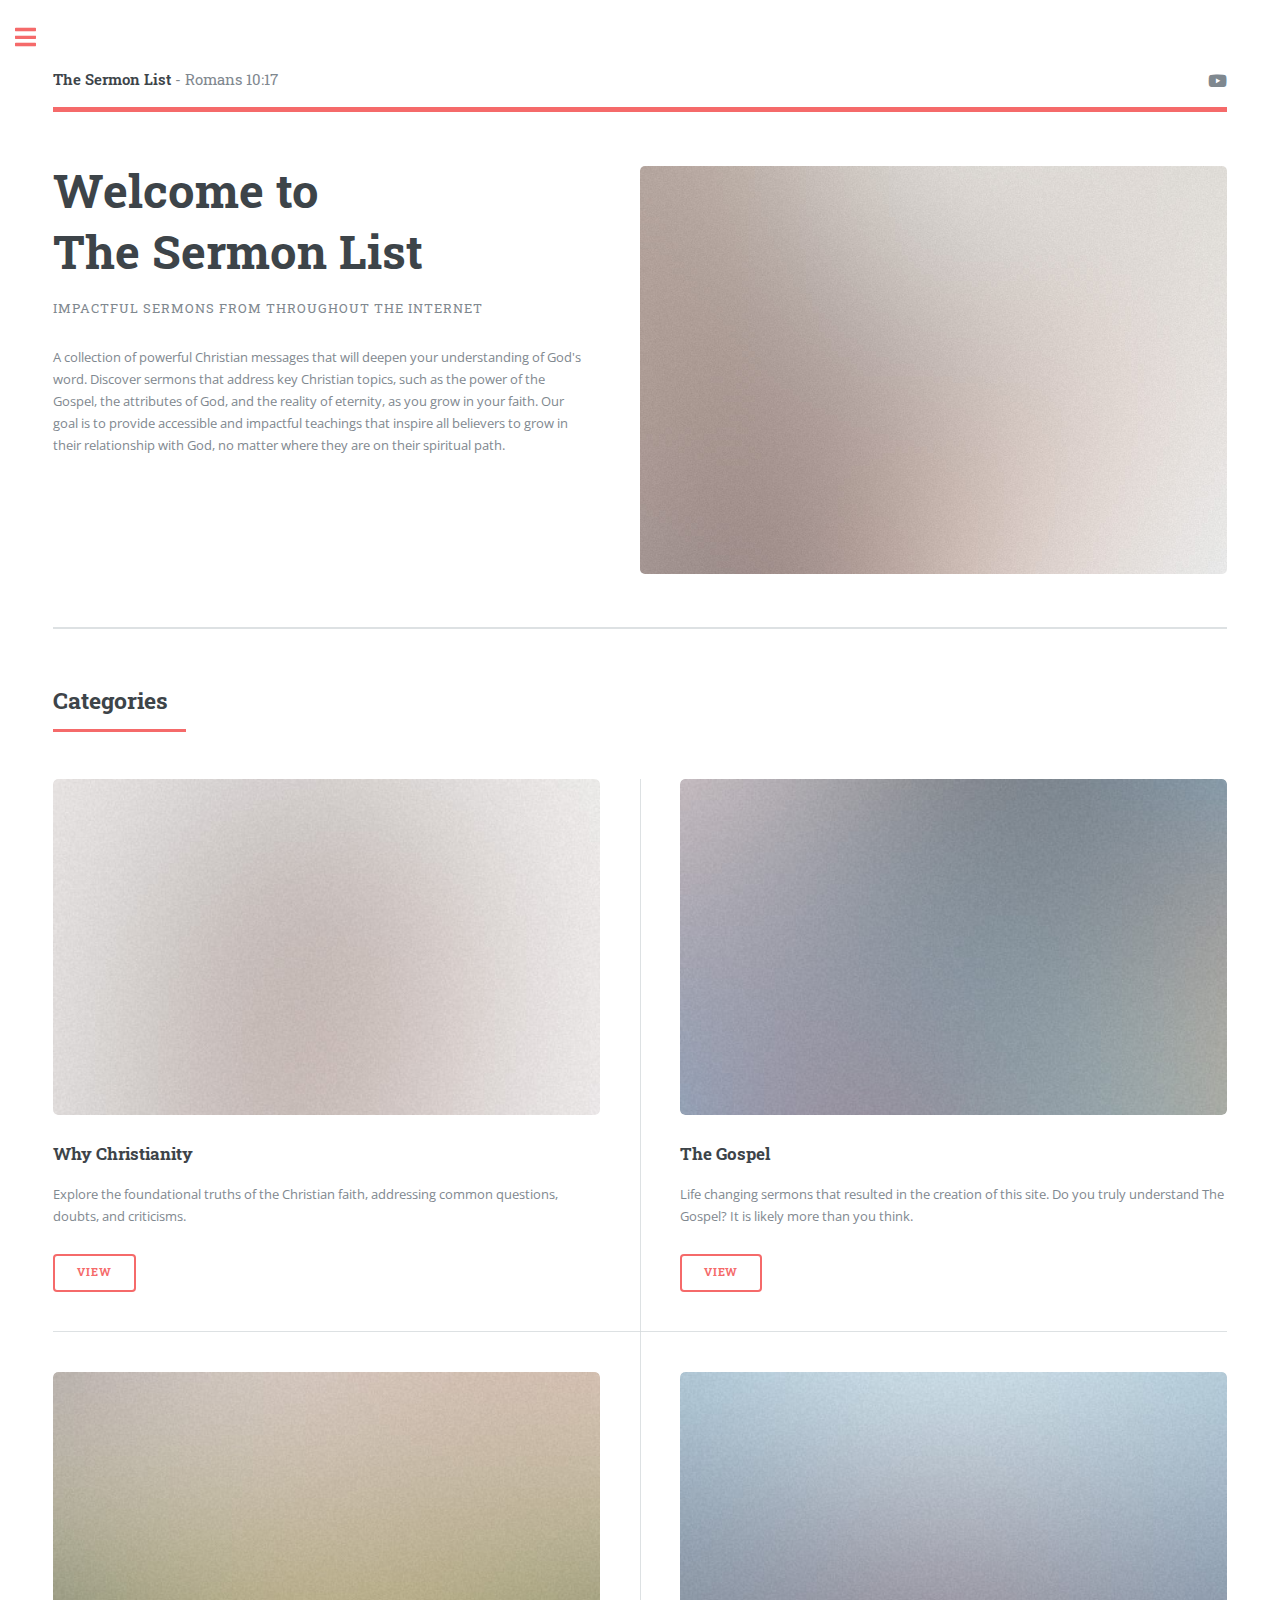
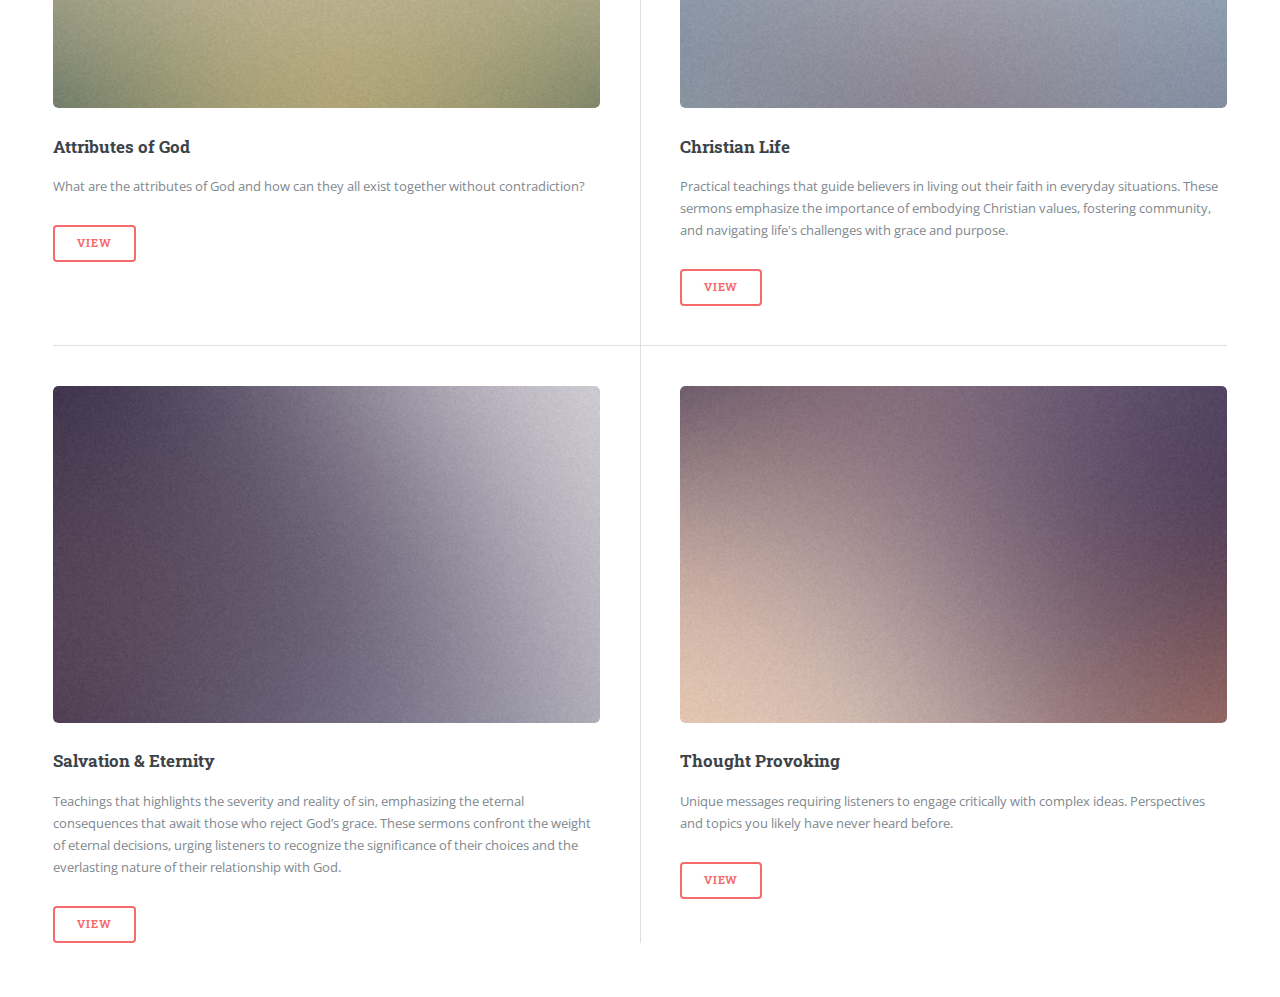
==== index.html @ 041ddf77 "Add files via upload" ====
<!DOCTYPE HTML>
<!--
	Editorial by HTML5 UP
	html5up.net | @ajlkn
	Free for personal and commercial use under the CCA 3.0 license (html5up.net/license)
-->
<html>
	<head>
		<title>The Sermon List</title>
		<meta charset="utf-8" />
		<meta name="viewport" content="width=device-width, initial-scale=1, user-scalable=no" />
		<link rel="stylesheet" href="assets/css/main.css" />
	</head>
	<body class="is-preload">

		<!-- Wrapper -->
			<div id="wrapper">

				<!-- Main -->
					<div id="main">
						<div class="inner">

							<!-- Header -->
								<header id="header">
									<a href="index.html" class="logo"><strong>The Sermon List</strong> - Romans 10:17</a>
									<ul class="icons">
										<li><a href="#" class="icon brands fa-youtube"><span class="label">Youtube</span></a></li>
									</ul>
								</header>

							<!-- Banner -->
								<section id="banner">
									<div class="content">
										<header>
											<h1>Welcome to <br />
												The Sermon List</h1>
											<p>Impactful sermons from throughout the internet</p>
										</header>
										<p>A collection of powerful Christian messages that will deepen your understanding of God's word. 
											Discover sermons that address key Christian topics, such as the power of the Gospel, the attributes of God, and the reality of eternity, as you grow in your faith.
											Our goal is to provide accessible and impactful teachings that inspire all believers to grow in their relationship with God, no matter where they are on their spiritual path.
											</p>
										<!--
										<ul class="actions">
											<li><a href="#" class="button big">Learn More</a></li>
										</ul>
										-->
									</div>
									<span class="image object">
										<img src="images/pic10.jpg" alt="" />
									</span>
								</section>

							<!-- Section
								<section>
									<header class="major">
										<h2>Erat lacinia</h2>
									</header>
									<div class="features">
										<article>
											<span class="icon fa-gem"></span>
											<div class="content">
												<h3>Portitor ullamcorper</h3>
												<p>Aenean ornare velit lacus, ac varius enim lorem ullamcorper dolore. Proin aliquam facilisis ante interdum. Sed nulla amet lorem feugiat tempus aliquam.</p>
											</div>
										</article>
										<article>
											<span class="icon solid fa-paper-plane"></span>
											<div class="content">
												<h3>Sapien veroeros</h3>
												<p>Aenean ornare velit lacus, ac varius enim lorem ullamcorper dolore. Proin aliquam facilisis ante interdum. Sed nulla amet lorem feugiat tempus aliquam.</p>
											</div>
										</article>
										<article>
											<span class="icon solid fa-rocket"></span>
											<div class="content">
												<h3>Quam lorem ipsum</h3>
												<p>Aenean ornare velit lacus, ac varius enim lorem ullamcorper dolore. Proin aliquam facilisis ante interdum. Sed nulla amet lorem feugiat tempus aliquam.</p>
											</div>
										</article>
										<article>
											<span class="icon solid fa-signal"></span>
											<div class="content">
												<h3>Sed magna finibus</h3>
												<p>Aenean ornare velit lacus, ac varius enim lorem ullamcorper dolore. Proin aliquam facilisis ante interdum. Sed nulla amet lorem feugiat tempus aliquam.</p>
											</div>
										</article>
									</div>
								</section>
								 -->

							<!-- Section -->
								<section>
									<header class="major">
										<h2>Categories</h2>
									</header>
									<div class="posts">
										<article>
											<a href="pages/why_christianity.html" class="image"><img src="images/pic01.jpg" alt="" /></a>
											<h3>Why Christianity</h3>
											<p>Explore the foundational truths of the Christian faith, addressing common questions, doubts, and criticisms.</p>
											<ul class="actions">
												<li><a href="pages/why_christianity.html" class="button">View</a></li>
											</ul>
										</article>
										<article>
											<a href="#" class="image"><img src="images/pic02.jpg" alt="" /></a>
											<h3>The Gospel</h3>
											<p>Life changing sermons that resulted in the creation of this site.  Do you truly understand The Gospel?  It is likely more than you think.</p>
											<ul class="actions">
												<li><a href="#" class="button">View</a></li>
											</ul>
										</article>
										<article>
											<a href="#" class="image"><img src="images/pic03.jpg" alt="" /></a>
											<h3>Attributes of God</h3>
											<p>What are the attributes of God and how can they all exist together without contradiction?</p>
											<ul class="actions">
												<li><a href="#" class="button">View</a></li>
											</ul>
										</article>
										<article>
											<a href="#" class="image"><img src="images/pic04.jpg" alt="" /></a>
											<h3>Christian Life</h3>
											<p>Practical teachings that guide believers in living out their faith in everyday situations. 
												These sermons emphasize the importance of embodying Christian values, fostering community, and navigating life's challenges with grace and purpose.</p>
											<ul class="actions">
												<li><a href="#" class="button">View</a></li>
											</ul>
										</article>
										<article>
											<a href="#" class="image"><img src="images/pic05.jpg" alt="" /></a>
											<h3>Salvation & Eternity</h3>
											<p>Teachings that highlights the severity and reality of sin, emphasizing the eternal consequences that await those who reject God’s grace. 
												These sermons confront the weight of eternal decisions, urging listeners to recognize the significance of their choices and the everlasting nature of their relationship with God.</p>
											<ul class="actions">
												<li><a href="#" class="button">View</a></li>
											</ul>
										</article>
										<article>
											<a href="#" class="image"><img src="images/pic06.jpg" alt="" /></a>
											<h3>Thought Provoking</h3>
											<p>Unique messages requiring listeners to engage critically with complex ideas.  Perspectives and topics you likely have never heard before.</p>
											<ul class="actions">
												<li><a href="#" class="button">View</a></li>
											</ul>
										</article>
									</div>
								</section>

						</div>
					</div>

				<!-- Sidebar -->
					<div id="sidebar">
						<div class="inner">

							<!-- Search -->
							<!--
								<section id="search" class="alt">
									<form method="post" action="#">
										<input type="text" name="query" id="query" placeholder="Search" />
									</form>
								</section>
							-->

							<!-- Menu -->
								<nav id="menu">
									<header class="major">
										<h2>Menu</h2>
									</header>
									<ul>
										<li><a href="index.html">Homepage</a></li>
										<li><a href="pages/why_christianity.html.html">Why Christianity</a></li>
										<li><a href="pages/the_gospel.html">The Gospel</a></li>
										<li><a href="pages/attributes_of_god.html">Attributes of God</a></li>
										<li><a href="pages/christian_life.html">Christian Life</a></li>
										<li><a href="pages/salvation_eternity.html">Salvation & Eternity</a></li>
										<li><a href="pages/thought_provoking.html">Thought Provoking</a></li>
										<!--
										<li>
											<span class="opener">Submenu</span>
											<ul>
												<li><a href="#">Lorem Dolor</a></li>
												<li><a href="#">Ipsum Adipiscing</a></li>
												<li><a href="#">Tempus Magna</a></li>
												<li><a href="#">Feugiat Veroeros</a></li>
											</ul>
										</li>
										<li><a href="#">Etiam Dolore</a></li>
										<li><a href="#">Adipiscing</a></li>
										<li>
											<span class="opener">Another Submenu</span>
											<ul>
												<li><a href="#">Lorem Dolor</a></li>
												<li><a href="#">Ipsum Adipiscing</a></li>
												<li><a href="#">Tempus Magna</a></li>
												<li><a href="#">Feugiat Veroeros</a></li>
											</ul>
										</li>
										<li><a href="#">Maximus Erat</a></li>
										<li><a href="#">Sapien Mauris</a></li>
										<li><a href="#">Amet Lacinia</a></li>
										-->
									</ul>
								</nav>

							<!-- Section -->
							 <!--
								<section>
									<header class="major">
										<h2>Ante interdum</h2>
									</header>
									<div class="mini-posts">
										<article>
											<a href="#" class="image"><img src="images/pic07.jpg" alt="" /></a>
											<p>Aenean ornare velit lacus, ac varius enim lorem ullamcorper dolore aliquam.</p>
										</article>
										<article>
											<a href="#" class="image"><img src="images/pic08.jpg" alt="" /></a>
											<p>Aenean ornare velit lacus, ac varius enim lorem ullamcorper dolore aliquam.</p>
										</article>
										<article>
											<a href="#" class="image"><img src="images/pic09.jpg" alt="" /></a>
											<p>Aenean ornare velit lacus, ac varius enim lorem ullamcorper dolore aliquam.</p>
										</article>
									</div>
									<ul class="actions">
										<li><a href="#" class="button">More</a></li>
									</ul>
								</section>
								-->

							<!-- Section -->
							<!--
								<section>
									<header class="major">
										<h2>Get in touch</h2>
									</header>
									<p>Sed varius enim lorem ullamcorper dolore aliquam aenean ornare velit lacus, ac varius enim lorem ullamcorper dolore. Proin sed aliquam facilisis ante interdum. Sed nulla amet lorem feugiat tempus aliquam.</p>
									<ul class="contact">
										<li class="icon solid fa-envelope"><a href="#">information@untitled.tld</a></li>
										<li class="icon solid fa-phone">(000) 000-0000</li>
										<li class="icon solid fa-home">1234 Somewhere Road #8254<br />
										Nashville, TN 00000-0000</li>
									</ul>
								</section>
							-->
							<!-- Footer -->
								<footer id="footer">
									<p class="copyright">&copy; The Sermon List. All rights reserved.
									<br />Design: <a href="https://html5up.net">HTML5 UP</a>.</p>
								</footer>

						</div>
					</div>

			</div>

		<!-- Scripts -->
			<script src="assets/js/jquery.min.js"></script>
			<script src="assets/js/browser.min.js"></script>
			<script src="assets/js/breakpoints.min.js"></script>
			<script src="assets/js/util.js"></script>
			<script src="assets/js/main.js"></script>

	</body>
</html>
---- assets/css/main.css ----
@import url(fontawesome-all.min.css);
@import url("https://fonts.googleapis.com/css?family=Open+Sans:400,600,400italic,600italic|Roboto+Slab:400,700");
/*
	Editorial by HTML5 UP
	html5up.net | @ajlkn
	Free for personal and commercial use under the CCA 3.0 license (html5up.net/license)
*/
html, body, div, span, applet, object,
iframe, h1, h2, h3, h4, h5, h6, p, blockquote,
pre, a, abbr, acronym, address, big, cite,
code, del, dfn, em, img, ins, kbd, q, s, samp,
small, strike, strong, sub, sup, tt, var, b,
u, i, center, dl, dt, dd, ol, ul, li, fieldset,
form, label, legend, table, caption, tbody,
tfoot, thead, tr, th, td, article, aside,
canvas, details, embed, figure, figcaption,
footer, header, hgroup, menu, nav, output, ruby,
section, summary, time, mark, audio, video {
  margin: 0;
  padding: 0;
  border: 0;
  font-size: 100%;
  font: inherit;
  vertical-align: baseline; }

article, aside, details, figcaption, figure,
footer, header, hgroup, menu, nav, section {
  display: block; }

body {
  line-height: 1; }

ol, ul {
  list-style: none; }

blockquote, q {
  quotes: none; }
  blockquote:before, blockquote:after, q:before, q:after {
    content: '';
    content: none; }

table {
  border-collapse: collapse;
  border-spacing: 0; }

body {
  -webkit-text-size-adjust: none; }

mark {
  background-color: transparent;
  color: inherit; }

input::-moz-focus-inner {
  border: 0;
  padding: 0; }

input, select, textarea {
  -moz-appearance: none;
  -webkit-appearance: none;
  -ms-appearance: none;
  appearance: none; }

/* Basic */
@-ms-viewport {
  width: device-width; }

body {
  -ms-overflow-style: scrollbar; }

@media screen and (max-width: 480px) {
  html, body {
    min-width: 320px; } }

html {
  box-sizing: border-box; }

*, *:before, *:after {
  box-sizing: inherit; }

body {
  background: #ffffff; }
  body.is-preload *, body.is-preload *:before, body.is-preload *:after, body.is-resizing *, body.is-resizing *:before, body.is-resizing *:after {
    -moz-animation: none !important;
    -webkit-animation: none !important;
    -ms-animation: none !important;
    animation: none !important;
    -moz-transition: none !important;
    -webkit-transition: none !important;
    -ms-transition: none !important;
    transition: none !important; }

/* Type */
body, input, select, textarea {
  color: #7f888f;
  font-family: "Open Sans", sans-serif;
  font-size: 13pt;
  font-weight: 400;
  line-height: 1.65; }
  @media screen and (max-width: 1680px) {
    body, input, select, textarea {
      font-size: 11pt; } }
  @media screen and (max-width: 1280px) {
    body, input, select, textarea {
      font-size: 10pt; } }
  @media screen and (max-width: 360px) {
    body, input, select, textarea {
      font-size: 9pt; } }

a {
  -moz-transition: color 0.2s ease-in-out, border-bottom-color 0.2s ease-in-out;
  -webkit-transition: color 0.2s ease-in-out, border-bottom-color 0.2s ease-in-out;
  -ms-transition: color 0.2s ease-in-out, border-bottom-color 0.2s ease-in-out;
  transition: color 0.2s ease-in-out, border-bottom-color 0.2s ease-in-out;
  border-bottom: dotted 1px;
  color: #f56a6a;
  text-decoration: none; }
  a:hover {
    border-bottom-color: #f56a6a;
    color: #f56a6a !important; }
    a:hover strong {
      color: inherit; }

strong, b {
  color: #3d4449;
  font-weight: 600; }

em, i {
  font-style: italic; }

p {
  margin: 0 0 2em 0; }

h1, h2, h3, h4, h5, h6 {
  color: #3d4449;
  font-family: "Roboto Slab", serif;
  font-weight: 700;
  line-height: 1.5;
  margin: 0 0 1em 0; }
  h1 a, h2 a, h3 a, h4 a, h5 a, h6 a {
    color: inherit;
    text-decoration: none;
    border-bottom: 0; }

h1 {
  font-size: 4em;
  margin: 0 0 0.5em 0;
  line-height: 1.3; }

h2 {
  font-size: 1.75em; }

h3 {
  font-size: 1.25em; }

h4 {
  font-size: 1.1em; }

h5 {
  font-size: 0.9em; }

h6 {
  font-size: 0.7em; }

@media screen and (max-width: 1680px) {
  h1 {
    font-size: 3.5em; } }

@media screen and (max-width: 980px) {
  h1 {
    font-size: 3.25em; } }

@media screen and (max-width: 736px) {
  h1 {
    font-size: 2em;
    line-height: 1.4; }
  h2 {
    font-size: 1.5em; } }

sub {
  font-size: 0.8em;
  position: relative;
  top: 0.5em; }

sup {
  font-size: 0.8em;
  position: relative;
  top: -0.5em; }

blockquote {
  border-left: solid 3px rgba(210, 215, 217, 0.75);
  font-style: italic;
  margin: 0 0 2em 0;
  padding: 0.5em 0 0.5em 2em; }

code {
  background: rgba(230, 235, 237, 0.25);
  border-radius: 0.375em;
  border: solid 1px rgba(210, 215, 217, 0.75);
  font-family: "Courier New", monospace;
  font-size: 0.9em;
  margin: 0 0.25em;
  padding: 0.25em 0.65em; }

pre {
  -webkit-overflow-scrolling: touch;
  font-family: "Courier New", monospace;
  font-size: 0.9em;
  margin: 0 0 2em 0; }
  pre code {
    display: block;
    line-height: 1.75;
    padding: 1em 1.5em;
    overflow-x: auto; }

hr {
  border: 0;
  border-bottom: solid 1px rgba(210, 215, 217, 0.75);
  margin: 2em 0; }
  hr.major {
    margin: 3em 0; }

.align-left {
  text-align: left; }

.align-center {
  text-align: center; }

.align-right {
  text-align: right; }

/* Row */
.row {
  display: flex;
  flex-wrap: wrap;
  box-sizing: border-box;
  align-items: stretch; }
  .row > * {
    box-sizing: border-box; }
  .row.gtr-uniform > * > :last-child {
    margin-bottom: 0; }
  .row.aln-left {
    justify-content: flex-start; }
  .row.aln-center {
    justify-content: center; }
  .row.aln-right {
    justify-content: flex-end; }
  .row.aln-top {
    align-items: flex-start; }
  .row.aln-middle {
    align-items: center; }
  .row.aln-bottom {
    align-items: flex-end; }
  .row > .imp {
    order: -1; }
  .row > .col-1 {
    width: 8.33333%; }
  .row > .off-1 {
    margin-left: 8.33333%; }
  .row > .col-2 {
    width: 16.66667%; }
  .row > .off-2 {
    margin-left: 16.66667%; }
  .row > .col-3 {
    width: 25%; }
  .row > .off-3 {
    margin-left: 25%; }
  .row > .col-4 {
    width: 33.33333%; }
  .row > .off-4 {
    margin-left: 33.33333%; }
  .row > .col-5 {
    width: 41.66667%; }
  .row > .off-5 {
    margin-left: 41.66667%; }
  .row > .col-6 {
    width: 50%; }
  .row > .off-6 {
    margin-left: 50%; }
  .row > .col-7 {
    width: 58.33333%; }
  .row > .off-7 {
    margin-left: 58.33333%; }
  .row > .col-8 {
    width: 66.66667%; }
  .row > .off-8 {
    margin-left: 66.66667%; }
  .row > .col-9 {
    width: 75%; }
  .row > .off-9 {
    margin-left: 75%; }
  .row > .col-10 {
    width: 83.33333%; }
  .row > .off-10 {
    margin-left: 83.33333%; }
  .row > .col-11 {
    width: 91.66667%; }
  .row > .off-11 {
    margin-left: 91.66667%; }
  .row > .col-12 {
    width: 100%; }
  .row > .off-12 {
    margin-left: 100%; }
  .row.gtr-0 {
    margin-top: 0;
    margin-left: 0em; }
    .row.gtr-0 > * {
      padding: 0 0 0 0em; }
    .row.gtr-0.gtr-uniform {
      margin-top: 0em; }
      .row.gtr-0.gtr-uniform > * {
        padding-top: 0em; }
  .row.gtr-25 {
    margin-top: 0;
    margin-left: -0.375em; }
    .row.gtr-25 > * {
      padding: 0 0 0 0.375em; }
    .row.gtr-25.gtr-uniform {
      margin-top: -0.375em; }
      .row.gtr-25.gtr-uniform > * {
        padding-top: 0.375em; }
  .row.gtr-50 {
    margin-top: 0;
    margin-left: -0.75em; }
    .row.gtr-50 > * {
      padding: 0 0 0 0.75em; }
    .row.gtr-50.gtr-uniform {
      margin-top: -0.75em; }
      .row.gtr-50.gtr-uniform > * {
        padding-top: 0.75em; }
  .row {
    margin-top: 0;
    margin-left: -1.5em; }
    .row > * {
      padding: 0 0 0 1.5em; }
    .row.gtr-uniform {
      margin-top: -1.5em; }
      .row.gtr-uniform > * {
        padding-top: 1.5em; }
  .row.gtr-150 {
    margin-top: 0;
    margin-left: -2.25em; }
    .row.gtr-150 > * {
      padding: 0 0 0 2.25em; }
    .row.gtr-150.gtr-uniform {
      margin-top: -2.25em; }
      .row.gtr-150.gtr-uniform > * {
        padding-top: 2.25em; }
  .row.gtr-200 {
    margin-top: 0;
    margin-left: -3em; }
    .row.gtr-200 > * {
      padding: 0 0 0 3em; }
    .row.gtr-200.gtr-uniform {
      margin-top: -3em; }
      .row.gtr-200.gtr-uniform > * {
        padding-top: 3em; }
  @media screen and (max-width: 1680px) {
    .row {
      display: flex;
      flex-wrap: wrap;
      box-sizing: border-box;
      align-items: stretch; }
      .row > * {
        box-sizing: border-box; }
      .row.gtr-uniform > * > :last-child {
        margin-bottom: 0; }
      .row.aln-left {
        justify-content: flex-start; }
      .row.aln-center {
        justify-content: center; }
      .row.aln-right {
        justify-content: flex-end; }
      .row.aln-top {
        align-items: flex-start; }
      .row.aln-middle {
        align-items: center; }
      .row.aln-bottom {
        align-items: flex-end; }
      .row > .imp-xlarge {
        order: -1; }
      .row > .col-1-xlarge {
        width: 8.33333%; }
      .row > .off-1-xlarge {
        margin-left: 8.33333%; }
      .row > .col-2-xlarge {
        width: 16.66667%; }
      .row > .off-2-xlarge {
        margin-left: 16.66667%; }
      .row > .col-3-xlarge {
        width: 25%; }
      .row > .off-3-xlarge {
        margin-left: 25%; }
      .row > .col-4-xlarge {
        width: 33.33333%; }
      .row > .off-4-xlarge {
        margin-left: 33.33333%; }
      .row > .col-5-xlarge {
        width: 41.66667%; }
      .row > .off-5-xlarge {
        margin-left: 41.66667%; }
      .row > .col-6-xlarge {
        width: 50%; }
      .row > .off-6-xlarge {
        margin-left: 50%; }
      .row > .col-7-xlarge {
        width: 58.33333%; }
      .row > .off-7-xlarge {
        margin-left: 58.33333%; }
      .row > .col-8-xlarge {
        width: 66.66667%; }
      .row > .off-8-xlarge {
        margin-left: 66.66667%; }
      .row > .col-9-xlarge {
        width: 75%; }
      .row > .off-9-xlarge {
        margin-left: 75%; }
      .row > .col-10-xlarge {
        width: 83.33333%; }
      .row > .off-10-xlarge {
        margin-left: 83.33333%; }
      .row > .col-11-xlarge {
        width: 91.66667%; }
      .row > .off-11-xlarge {
        margin-left: 91.66667%; }
      .row > .col-12-xlarge {
        width: 100%; }
      .row > .off-12-xlarge {
        margin-left: 100%; }
      .row.gtr-0 {
        margin-top: 0;
        margin-left: 0em; }
        .row.gtr-0 > * {
          padding: 0 0 0 0em; }
        .row.gtr-0.gtr-uniform {
          margin-top: 0em; }
          .row.gtr-0.gtr-uniform > * {
            padding-top: 0em; }
      .row.gtr-25 {
        margin-top: 0;
        margin-left: -0.375em; }
        .row.gtr-25 > * {
          padding: 0 0 0 0.375em; }
        .row.gtr-25.gtr-uniform {
          margin-top: -0.375em; }
          .row.gtr-25.gtr-uniform > * {
            padding-top: 0.375em; }
      .row.gtr-50 {
        margin-top: 0;
        margin-left: -0.75em; }
        .row.gtr-50 > * {
          padding: 0 0 0 0.75em; }
        .row.gtr-50.gtr-uniform {
          margin-top: -0.75em; }
          .row.gtr-50.gtr-uniform > * {
            padding-top: 0.75em; }
      .row {
        margin-top: 0;
        margin-left: -1.5em; }
        .row > * {
          padding: 0 0 0 1.5em; }
        .row.gtr-uniform {
          margin-top: -1.5em; }
          .row.gtr-uniform > * {
            padding-top: 1.5em; }
      .row.gtr-150 {
        margin-top: 0;
        margin-left: -2.25em; }
        .row.gtr-150 > * {
          padding: 0 0 0 2.25em; }
        .row.gtr-150.gtr-uniform {
          margin-top: -2.25em; }
          .row.gtr-150.gtr-uniform > * {
            padding-top: 2.25em; }
      .row.gtr-200 {
        margin-top: 0;
        margin-left: -3em; }
        .row.gtr-200 > * {
          padding: 0 0 0 3em; }
        .row.gtr-200.gtr-uniform {
          margin-top: -3em; }
          .row.gtr-200.gtr-uniform > * {
            padding-top: 3em; } }
  @media screen and (max-width: 1280px) {
    .row {
      display: flex;
      flex-wrap: wrap;
      box-sizing: border-box;
      align-items: stretch; }
      .row > * {
        box-sizing: border-box; }
      .row.gtr-uniform > * > :last-child {
        margin-bottom: 0; }
      .row.aln-left {
        justify-content: flex-start; }
      .row.aln-center {
        justify-content: center; }
      .row.aln-right {
        justify-content: flex-end; }
      .row.aln-top {
        align-items: flex-start; }
      .row.aln-middle {
        align-items: center; }
      .row.aln-bottom {
        align-items: flex-end; }
      .row > .imp-large {
        order: -1; }
      .row > .col-1-large {
        width: 8.33333%; }
      .row > .off-1-large {
        margin-left: 8.33333%; }
      .row > .col-2-large {
        width: 16.66667%; }
      .row > .off-2-large {
        margin-left: 16.66667%; }
      .row > .col-3-large {
        width: 25%; }
      .row > .off-3-large {
        margin-left: 25%; }
      .row > .col-4-large {
        width: 33.33333%; }
      .row > .off-4-large {
        margin-left: 33.33333%; }
      .row > .col-5-large {
        width: 41.66667%; }
      .row > .off-5-large {
        margin-left: 41.66667%; }
      .row > .col-6-large {
        width: 50%; }
      .row > .off-6-large {
        margin-left: 50%; }
      .row > .col-7-large {
        width: 58.33333%; }
      .row > .off-7-large {
        margin-left: 58.33333%; }
      .row > .col-8-large {
        width: 66.66667%; }
      .row > .off-8-large {
        margin-left: 66.66667%; }
      .row > .col-9-large {
        width: 75%; }
      .row > .off-9-large {
        margin-left: 75%; }
      .row > .col-10-large {
        width: 83.33333%; }
      .row > .off-10-large {
        margin-left: 83.33333%; }
      .row > .col-11-large {
        width: 91.66667%; }
      .row > .off-11-large {
        margin-left: 91.66667%; }
      .row > .col-12-large {
        width: 100%; }
      .row > .off-12-large {
        margin-left: 100%; }
      .row.gtr-0 {
        margin-top: 0;
        margin-left: 0em; }
        .row.gtr-0 > * {
          padding: 0 0 0 0em; }
        .row.gtr-0.gtr-uniform {
          margin-top: 0em; }
          .row.gtr-0.gtr-uniform > * {
            padding-top: 0em; }
      .row.gtr-25 {
        margin-top: 0;
        margin-left: -0.375em; }
        .row.gtr-25 > * {
          padding: 0 0 0 0.375em; }
        .row.gtr-25.gtr-uniform {
          margin-top: -0.375em; }
          .row.gtr-25.gtr-uniform > * {
            padding-top: 0.375em; }
      .row.gtr-50 {
        margin-top: 0;
        margin-left: -0.75em; }
        .row.gtr-50 > * {
          padding: 0 0 0 0.75em; }
        .row.gtr-50.gtr-uniform {
          margin-top: -0.75em; }
          .row.gtr-50.gtr-uniform > * {
            padding-top: 0.75em; }
      .row {
        margin-top: 0;
        margin-left: -1.5em; }
        .row > * {
          padding: 0 0 0 1.5em; }
        .row.gtr-uniform {
          margin-top: -1.5em; }
          .row.gtr-uniform > * {
            padding-top: 1.5em; }
      .row.gtr-150 {
        margin-top: 0;
        margin-left: -2.25em; }
        .row.gtr-150 > * {
          padding: 0 0 0 2.25em; }
        .row.gtr-150.gtr-uniform {
          margin-top: -2.25em; }
          .row.gtr-150.gtr-uniform > * {
            padding-top: 2.25em; }
      .row.gtr-200 {
        margin-top: 0;
        margin-left: -3em; }
        .row.gtr-200 > * {
          padding: 0 0 0 3em; }
        .row.gtr-200.gtr-uniform {
          margin-top: -3em; }
          .row.gtr-200.gtr-uniform > * {
            padding-top: 3em; } }
  @media screen and (max-width: 980px) {
    .row {
      display: flex;
      flex-wrap: wrap;
      box-sizing: border-box;
      align-items: stretch; }
      .row > * {
        box-sizing: border-box; }
      .row.gtr-uniform > * > :last-child {
        margin-bottom: 0; }
      .row.aln-left {
        justify-content: flex-start; }
      .row.aln-center {
        justify-content: center; }
      .row.aln-right {
        justify-content: flex-end; }
      .row.aln-top {
        align-items: flex-start; }
      .row.aln-middle {
        align-items: center; }
      .row.aln-bottom {
        align-items: flex-end; }
      .row > .imp-medium {
        order: -1; }
      .row > .col-1-medium {
        width: 8.33333%; }
      .row > .off-1-medium {
        margin-left: 8.33333%; }
      .row > .col-2-medium {
        width: 16.66667%; }
      .row > .off-2-medium {
        margin-left: 16.66667%; }
      .row > .col-3-medium {
        width: 25%; }
      .row > .off-3-medium {
        margin-left: 25%; }
      .row > .col-4-medium {
        width: 33.33333%; }
      .row > .off-4-medium {
        margin-left: 33.33333%; }
      .row > .col-5-medium {
        width: 41.66667%; }
      .row > .off-5-medium {
        margin-left: 41.66667%; }
      .row > .col-6-medium {
        width: 50%; }
      .row > .off-6-medium {
        margin-left: 50%; }
      .row > .col-7-medium {
        width: 58.33333%; }
      .row > .off-7-medium {
        margin-left: 58.33333%; }
      .row > .col-8-medium {
        width: 66.66667%; }
      .row > .off-8-medium {
        margin-left: 66.66667%; }
      .row > .col-9-medium {
        width: 75%; }
      .row > .off-9-medium {
        margin-left: 75%; }
      .row > .col-10-medium {
        width: 83.33333%; }
      .row > .off-10-medium {
        margin-left: 83.33333%; }
      .row > .col-11-medium {
        width: 91.66667%; }
      .row > .off-11-medium {
        margin-left: 91.66667%; }
      .row > .col-12-medium {
        width: 100%; }
      .row > .off-12-medium {
        margin-left: 100%; }
      .row.gtr-0 {
        margin-top: 0;
        margin-left: 0em; }
        .row.gtr-0 > * {
          padding: 0 0 0 0em; }
        .row.gtr-0.gtr-uniform {
          margin-top: 0em; }
          .row.gtr-0.gtr-uniform > * {
            padding-top: 0em; }
      .row.gtr-25 {
        margin-top: 0;
        margin-left: -0.375em; }
        .row.gtr-25 > * {
          padding: 0 0 0 0.375em; }
        .row.gtr-25.gtr-uniform {
          margin-top: -0.375em; }
          .row.gtr-25.gtr-uniform > * {
            padding-top: 0.375em; }
      .row.gtr-50 {
        margin-top: 0;
        margin-left: -0.75em; }
        .row.gtr-50 > * {
          padding: 0 0 0 0.75em; }
        .row.gtr-50.gtr-uniform {
          margin-top: -0.75em; }
          .row.gtr-50.gtr-uniform > * {
            padding-top: 0.75em; }
      .row {
        margin-top: 0;
        margin-left: -1.5em; }
        .row > * {
          padding: 0 0 0 1.5em; }
        .row.gtr-uniform {
          margin-top: -1.5em; }
          .row.gtr-uniform > * {
            padding-top: 1.5em; }
      .row.gtr-150 {
        margin-top: 0;
        margin-left: -2.25em; }
        .row.gtr-150 > * {
          padding: 0 0 0 2.25em; }
        .row.gtr-150.gtr-uniform {
          margin-top: -2.25em; }
          .row.gtr-150.gtr-uniform > * {
            padding-top: 2.25em; }
      .row.gtr-200 {
        margin-top: 0;
        margin-left: -3em; }
        .row.gtr-200 > * {
          padding: 0 0 0 3em; }
        .row.gtr-200.gtr-uniform {
          margin-top: -3em; }
          .row.gtr-200.gtr-uniform > * {
            padding-top: 3em; } }
  @media screen and (max-width: 736px) {
    .row {
      display: flex;
      flex-wrap: wrap;
      box-sizing: border-box;
      align-items: stretch; }
      .row > * {
        box-sizing: border-box; }
      .row.gtr-uniform > * > :last-child {
        margin-bottom: 0; }
      .row.aln-left {
        justify-content: flex-start; }
      .row.aln-center {
        justify-content: center; }
      .row.aln-right {
        justify-content: flex-end; }
      .row.aln-top {
        align-items: flex-start; }
      .row.aln-middle {
        align-items: center; }
      .row.aln-bottom {
        align-items: flex-end; }
      .row > .imp-small {
        order: -1; }
      .row > .col-1-small {
        width: 8.33333%; }
      .row > .off-1-small {
        margin-left: 8.33333%; }
      .row > .col-2-small {
        width: 16.66667%; }
      .row > .off-2-small {
        margin-left: 16.66667%; }
      .row > .col-3-small {
        width: 25%; }
      .row > .off-3-small {
        margin-left: 25%; }
      .row > .col-4-small {
        width: 33.33333%; }
      .row > .off-4-small {
        margin-left: 33.33333%; }
      .row > .col-5-small {
        width: 41.66667%; }
      .row > .off-5-small {
        margin-left: 41.66667%; }
      .row > .col-6-small {
        width: 50%; }
      .row > .off-6-small {
        margin-left: 50%; }
      .row > .col-7-small {
        width: 58.33333%; }
      .row > .off-7-small {
        margin-left: 58.33333%; }
      .row > .col-8-small {
        width: 66.66667%; }
      .row > .off-8-small {
        margin-left: 66.66667%; }
      .row > .col-9-small {
        width: 75%; }
      .row > .off-9-small {
        margin-left: 75%; }
      .row > .col-10-small {
        width: 83.33333%; }
      .row > .off-10-small {
        margin-left: 83.33333%; }
      .row > .col-11-small {
        width: 91.66667%; }
      .row > .off-11-small {
        margin-left: 91.66667%; }
      .row > .col-12-small {
        width: 100%; }
      .row > .off-12-small {
        margin-left: 100%; }
      .row.gtr-0 {
        margin-top: 0;
        margin-left: 0em; }
        .row.gtr-0 > * {
          padding: 0 0 0 0em; }
        .row.gtr-0.gtr-uniform {
          margin-top: 0em; }
          .row.gtr-0.gtr-uniform > * {
            padding-top: 0em; }
      .row.gtr-25 {
        margin-top: 0;
        margin-left: -0.375em; }
        .row.gtr-25 > * {
          padding: 0 0 0 0.375em; }
        .row.gtr-25.gtr-uniform {
          margin-top: -0.375em; }
          .row.gtr-25.gtr-uniform > * {
            padding-top: 0.375em; }
      .row.gtr-50 {
        margin-top: 0;
        margin-left: -0.75em; }
        .row.gtr-50 > * {
          padding: 0 0 0 0.75em; }
        .row.gtr-50.gtr-uniform {
          margin-top: -0.75em; }
          .row.gtr-50.gtr-uniform > * {
            padding-top: 0.75em; }
      .row {
        margin-top: 0;
        margin-left: -1.5em; }
        .row > * {
          padding: 0 0 0 1.5em; }
        .row.gtr-uniform {
          margin-top: -1.5em; }
          .row.gtr-uniform > * {
            padding-top: 1.5em; }
      .row.gtr-150 {
        margin-top: 0;
        margin-left: -2.25em; }
        .row.gtr-150 > * {
          padding: 0 0 0 2.25em; }
        .row.gtr-150.gtr-uniform {
          margin-top: -2.25em; }
          .row.gtr-150.gtr-uniform > * {
            padding-top: 2.25em; }
      .row.gtr-200 {
        margin-top: 0;
        margin-left: -3em; }
        .row.gtr-200 > * {
          padding: 0 0 0 3em; }
        .row.gtr-200.gtr-uniform {
          margin-top: -3em; }
          .row.gtr-200.gtr-uniform > * {
            padding-top: 3em; } }
  @media screen and (max-width: 480px) {
    .row {
      display: flex;
      flex-wrap: wrap;
      box-sizing: border-box;
      align-items: stretch; }
      .row > * {
        box-sizing: border-box; }
      .row.gtr-uniform > * > :last-child {
        margin-bottom: 0; }
      .row.aln-left {
        justify-content: flex-start; }
      .row.aln-center {
        justify-content: center; }
      .row.aln-right {
        justify-content: flex-end; }
      .row.aln-top {
        align-items: flex-start; }
      .row.aln-middle {
        align-items: center; }
      .row.aln-bottom {
        align-items: flex-end; }
      .row > .imp-xsmall {
        order: -1; }
      .row > .col-1-xsmall {
        width: 8.33333%; }
      .row > .off-1-xsmall {
        margin-left: 8.33333%; }
      .row > .col-2-xsmall {
        width: 16.66667%; }
      .row > .off-2-xsmall {
        margin-left: 16.66667%; }
      .row > .col-3-xsmall {
        width: 25%; }
      .row > .off-3-xsmall {
        margin-left: 25%; }
      .row > .col-4-xsmall {
        width: 33.33333%; }
      .row > .off-4-xsmall {
        margin-left: 33.33333%; }
      .row > .col-5-xsmall {
        width: 41.66667%; }
      .row > .off-5-xsmall {
        margin-left: 41.66667%; }
      .row > .col-6-xsmall {
        width: 50%; }
      .row > .off-6-xsmall {
        margin-left: 50%; }
      .row > .col-7-xsmall {
        width: 58.33333%; }
      .row > .off-7-xsmall {
        margin-left: 58.33333%; }
      .row > .col-8-xsmall {
        width: 66.66667%; }
      .row > .off-8-xsmall {
        margin-left: 66.66667%; }
      .row > .col-9-xsmall {
        width: 75%; }
      .row > .off-9-xsmall {
        margin-left: 75%; }
      .row > .col-10-xsmall {
        width: 83.33333%; }
      .row > .off-10-xsmall {
        margin-left: 83.33333%; }
      .row > .col-11-xsmall {
        width: 91.66667%; }
      .row > .off-11-xsmall {
        margin-left: 91.66667%; }
      .row > .col-12-xsmall {
        width: 100%; }
      .row > .off-12-xsmall {
        margin-left: 100%; }
      .row.gtr-0 {
        margin-top: 0;
        margin-left: 0em; }
        .row.gtr-0 > * {
          padding: 0 0 0 0em; }
        .row.gtr-0.gtr-uniform {
          margin-top: 0em; }
          .row.gtr-0.gtr-uniform > * {
            padding-top: 0em; }
      .row.gtr-25 {
        margin-top: 0;
        margin-left: -0.375em; }
        .row.gtr-25 > * {
          padding: 0 0 0 0.375em; }
        .row.gtr-25.gtr-uniform {
          margin-top: -0.375em; }
          .row.gtr-25.gtr-uniform > * {
            padding-top: 0.375em; }
      .row.gtr-50 {
        margin-top: 0;
        margin-left: -0.75em; }
        .row.gtr-50 > * {
          padding: 0 0 0 0.75em; }
        .row.gtr-50.gtr-uniform {
          margin-top: -0.75em; }
          .row.gtr-50.gtr-uniform > * {
            padding-top: 0.75em; }
      .row {
        margin-top: 0;
        margin-left: -1.5em; }
        .row > * {
          padding: 0 0 0 1.5em; }
        .row.gtr-uniform {
          margin-top: -1.5em; }
          .row.gtr-uniform > * {
            padding-top: 1.5em; }
      .row.gtr-150 {
        margin-top: 0;
        margin-left: -2.25em; }
        .row.gtr-150 > * {
          padding: 0 0 0 2.25em; }
        .row.gtr-150.gtr-uniform {
          margin-top: -2.25em; }
          .row.gtr-150.gtr-uniform > * {
            padding-top: 2.25em; }
      .row.gtr-200 {
        margin-top: 0;
        margin-left: -3em; }
        .row.gtr-200 > * {
          padding: 0 0 0 3em; }
        .row.gtr-200.gtr-uniform {
          margin-top: -3em; }
          .row.gtr-200.gtr-uniform > * {
            padding-top: 3em; } }

/* Section/Article */
section.special, article.special {
  text-align: center; }

header p {
  font-family: "Roboto Slab", serif;
  font-size: 1em;
  font-weight: 400;
  letter-spacing: 0.075em;
  margin-top: -0.5em;
  text-transform: uppercase; }

header.major > :last-child {
  border-bottom: solid 3px #f56a6a;
  display: inline-block;
  margin: 0 0 2em 0;
  padding: 0 0.75em 0.5em 0; }

header.main > :last-child {
  margin: 0 0 1em 0; }

/* Form */
form {
  margin: 0 0 2em 0; }

label {
  color: #3d4449;
  display: block;
  font-size: 0.9em;
  font-weight: 600;
  margin: 0 0 1em 0; }

input[type="text"],
input[type="password"],
input[type="email"],
input[type="tel"],
input[type="search"],
input[type="url"],
select,
textarea {
  -moz-appearance: none;
  -webkit-appearance: none;
  -ms-appearance: none;
  appearance: none;
  background: #ffffff;
  border-radius: 0.375em;
  border: none;
  border: solid 1px rgba(210, 215, 217, 0.75);
  color: inherit;
  display: block;
  outline: 0;
  padding: 0 1em;
  text-decoration: none;
  width: 100%; }
  input[type="text"]:invalid,
  input[type="password"]:invalid,
  input[type="email"]:invalid,
  input[type="tel"]:invalid,
  input[type="search"]:invalid,
  input[type="url"]:invalid,
  select:invalid,
  textarea:invalid {
    box-shadow: none; }
  input[type="text"]:focus,
  input[type="password"]:focus,
  input[type="email"]:focus,
  input[type="tel"]:focus,
  input[type="search"]:focus,
  input[type="url"]:focus,
  select:focus,
  textarea:focus {
    border-color: #f56a6a;
    box-shadow: 0 0 0 1px #f56a6a; }

select {
  background-image: url("data:image/svg+xml;charset=utf8,%3Csvg xmlns='http://www.w3.org/2000/svg' width='40' height='40' preserveAspectRatio='none' viewBox='0 0 40 40'%3E%3Cpath d='M9.4,12.3l10.4,10.4l10.4-10.4c0.2-0.2,0.5-0.4,0.9-0.4c0.3,0,0.6,0.1,0.9,0.4l3.3,3.3c0.2,0.2,0.4,0.5,0.4,0.9 c0,0.4-0.1,0.6-0.4,0.9L20.7,31.9c-0.2,0.2-0.5,0.4-0.9,0.4c-0.3,0-0.6-0.1-0.9-0.4L4.3,17.3c-0.2-0.2-0.4-0.5-0.4-0.9 c0-0.4,0.1-0.6,0.4-0.9l3.3-3.3c0.2-0.2,0.5-0.4,0.9-0.4S9.1,12.1,9.4,12.3z' fill='rgba(210, 215, 217, 0.75)' /%3E%3C/svg%3E");
  background-size: 1.25em;
  background-repeat: no-repeat;
  background-position: calc(100% - 1em) center;
  height: 2.75em;
  padding-right: 2.75em;
  text-overflow: ellipsis; }
  select option {
    color: #3d4449;
    background: #ffffff; }
  select:focus::-ms-value {
    background-color: transparent; }
  select::-ms-expand {
    display: none; }

input[type="text"],
input[type="password"],
input[type="email"],
input[type="tel"],
input[type="search"],
input[type="url"],
select {
  height: 2.75em; }

textarea {
  padding: 0.75em 1em; }

input[type="checkbox"],
input[type="radio"] {
  -moz-appearance: none;
  -webkit-appearance: none;
  -ms-appearance: none;
  appearance: none;
  display: block;
  float: left;
  margin-right: -2em;
  opacity: 0;
  width: 1em;
  z-index: -1; }
  input[type="checkbox"] + label,
  input[type="radio"] + label {
    text-decoration: none;
    color: #7f888f;
    cursor: pointer;
    display: inline-block;
    font-size: 1em;
    font-weight: 400;
    padding-left: 2.4em;
    padding-right: 0.75em;
    position: relative; }
    input[type="checkbox"] + label:before,
    input[type="radio"] + label:before {
      -moz-osx-font-smoothing: grayscale;
      -webkit-font-smoothing: antialiased;
      display: inline-block;
      font-style: normal;
      font-variant: normal;
      text-rendering: auto;
      line-height: 1;
      text-transform: none !important;
      font-family: 'Font Awesome 5 Free';
      font-weight: 900; }
    input[type="checkbox"] + label:before,
    input[type="radio"] + label:before {
      background: #ffffff;
      border-radius: 0.375em;
      border: solid 1px rgba(210, 215, 217, 0.75);
      content: '';
      display: inline-block;
      font-size: 0.8em;
      height: 2.0625em;
      left: 0;
      line-height: 2.0625em;
      position: absolute;
      text-align: center;
      top: 0;
      width: 2.0625em; }
  input[type="checkbox"]:checked + label:before,
  input[type="radio"]:checked + label:before {
    background: #3d4449;
    border-color: #3d4449;
    color: #ffffff;
    content: '\f00c'; }
  input[type="checkbox"]:focus + label:before,
  input[type="radio"]:focus + label:before {
    border-color: #f56a6a;
    box-shadow: 0 0 0 1px #f56a6a; }

input[type="checkbox"] + label:before {
  border-radius: 0.375em; }

input[type="radio"] + label:before {
  border-radius: 100%; }

::-webkit-input-placeholder {
  color: #9fa3a6 !important;
  opacity: 1.0; }

:-moz-placeholder {
  color: #9fa3a6 !important;
  opacity: 1.0; }

::-moz-placeholder {
  color: #9fa3a6 !important;
  opacity: 1.0; }

:-ms-input-placeholder {
  color: #9fa3a6 !important;
  opacity: 1.0; }

/* Box */
.box {
  border-radius: 0.375em;
  border: solid 1px rgba(210, 215, 217, 0.75);
  margin-bottom: 2em;
  padding: 1.5em; }
  .box > :last-child,
  .box > :last-child > :last-child,
  .box > :last-child > :last-child > :last-child {
    margin-bottom: 0; }
  .box.alt {
    border: 0;
    border-radius: 0;
    padding: 0; }

/* Icon */
.icon {
  text-decoration: none;
  border-bottom: none;
  position: relative; }
  .icon:before {
    -moz-osx-font-smoothing: grayscale;
    -webkit-font-smoothing: antialiased;
    display: inline-block;
    font-style: normal;
    font-variant: normal;
    text-rendering: auto;
    line-height: 1;
    text-transform: none !important;
    font-family: 'Font Awesome 5 Free';
    font-weight: 400; }
  .icon > .label {
    display: none; }
  .icon:before {
    line-height: inherit; }
  .icon.solid:before {
    font-weight: 900; }
  .icon.brands:before {
    font-family: 'Font Awesome 5 Brands'; }

/* Image */
.image {
  border-radius: 0.375em;
  border: 0;
  display: inline-block;
  position: relative; }
  .image img {
    border-radius: 0.375em;
    display: block; }
  .image.left, .image.right {
    max-width: 40%; }
    .image.left img, .image.right img {
      width: 100%; }
  .image.left {
    float: left;
    padding: 0 1.5em 1em 0;
    top: 0.25em; }
  .image.right {
    float: right;
    padding: 0 0 1em 1.5em;
    top: 0.25em; }
  .image.fit {
    display: block;
    margin: 0 0 2em 0;
    width: 100%; }
    .image.fit img {
      width: 100%; }
  .image.main {
    display: block;
    margin: 0 0 3em 0;
    width: 100%; }
    .image.main img {
      width: 100%; }

a.image {
  overflow: hidden; }
  a.image img {
    -moz-transition: -moz-transform 0.2s ease;
    -webkit-transition: -webkit-transform 0.2s ease;
    -ms-transition: -ms-transform 0.2s ease;
    transition: transform 0.2s ease; }
  a.image:hover img {
    -moz-transform: scale(1.075);
    -webkit-transform: scale(1.075);
    -ms-transform: scale(1.075);
    transform: scale(1.075); }

/* List */
ol {
  list-style: decimal;
  margin: 0 0 2em 0;
  padding-left: 1.25em; }
  ol li {
    padding-left: 0.25em; }

ul {
  list-style: disc;
  margin: 0 0 2em 0;
  padding-left: 1em; }
  ul li {
    padding-left: 0.5em; }
  ul.alt {
    list-style: none;
    padding-left: 0; }
    ul.alt li {
      border-top: solid 1px rgba(210, 215, 217, 0.75);
      padding: 0.5em 0; }
      ul.alt li:first-child {
        border-top: 0;
        padding-top: 0; }

dl {
  margin: 0 0 2em 0; }
  dl dt {
    display: block;
    font-weight: 600;
    margin: 0 0 1em 0; }
  dl dd {
    margin-left: 2em; }

/* Actions */
ul.actions {
  display: -moz-flex;
  display: -webkit-flex;
  display: -ms-flex;
  display: flex;
  cursor: default;
  list-style: none;
  margin-left: -1em;
  padding-left: 0; }
  ul.actions li {
    padding: 0 0 0 1em;
    vertical-align: middle; }
  ul.actions.special {
    -moz-justify-content: center;
    -webkit-justify-content: center;
    -ms-justify-content: center;
    justify-content: center;
    width: 100%;
    margin-left: 0; }
    ul.actions.special li:first-child {
      padding-left: 0; }
  ul.actions.stacked {
    -moz-flex-direction: column;
    -webkit-flex-direction: column;
    -ms-flex-direction: column;
    flex-direction: column;
    margin-left: 0; }
    ul.actions.stacked li {
      padding: 1.3em 0 0 0; }
      ul.actions.stacked li:first-child {
        padding-top: 0; }
  ul.actions.fit {
    width: calc(100% + 1em); }
    ul.actions.fit li {
      -moz-flex-grow: 1;
      -webkit-flex-grow: 1;
      -ms-flex-grow: 1;
      flex-grow: 1;
      -moz-flex-shrink: 1;
      -webkit-flex-shrink: 1;
      -ms-flex-shrink: 1;
      flex-shrink: 1;
      width: 100%; }
      ul.actions.fit li > * {
        width: 100%; }
    ul.actions.fit.stacked {
      width: 100%; }

/* Icons */
ul.icons {
  cursor: default;
  list-style: none;
  padding-left: 0; }
  ul.icons li {
    display: inline-block;
    padding: 0 1em 0 0; }
    ul.icons li:last-child {
      padding-right: 0; }
    ul.icons li .icon {
      color: inherit; }
      ul.icons li .icon:before {
        font-size: 1.25em; }

/* Contact */
ul.contact {
  list-style: none;
  padding: 0; }
  ul.contact li {
    text-decoration: none;
    border-top: solid 1px rgba(210, 215, 217, 0.75);
    margin: 1.5em 0 0 0;
    padding: 1.5em 0 0 3em;
    position: relative; }
    ul.contact li:before {
      -moz-osx-font-smoothing: grayscale;
      -webkit-font-smoothing: antialiased;
      display: inline-block;
      font-style: normal;
      font-variant: normal;
      text-rendering: auto;
      line-height: 1;
      text-transform: none !important;
      font-family: 'Font Awesome 5 Free';
      font-weight: 400; }
    ul.contact li:before {
      color: #f56a6a;
      display: inline-block;
      font-size: 1.5em;
      height: 1.125em;
      left: 0;
      line-height: 1.125em;
      position: absolute;
      text-align: center;
      top: 1em;
      width: 1.5em; }
    ul.contact li:first-child {
      border-top: 0;
      margin-top: 0;
      padding-top: 0; }
      ul.contact li:first-child:before {
        top: 0; }
    ul.contact li a {
      color: inherit; }

/* Pagination */
ul.pagination {
  cursor: default;
  list-style: none;
  padding-left: 0; }
  ul.pagination li {
    display: inline-block;
    padding-left: 0;
    vertical-align: middle; }
    ul.pagination li > .page {
      -moz-transition: background-color 0.2s ease-in-out, color 0.2s ease-in-out;
      -webkit-transition: background-color 0.2s ease-in-out, color 0.2s ease-in-out;
      -ms-transition: background-color 0.2s ease-in-out, color 0.2s ease-in-out;
      transition: background-color 0.2s ease-in-out, color 0.2s ease-in-out;
      border-bottom: 0;
      border-radius: 0.375em;
      display: inline-block;
      font-size: 0.8em;
      font-weight: 600;
      height: 2em;
      line-height: 2em;
      margin: 0 0.125em;
      min-width: 2em;
      padding: 0 0.5em;
      text-align: center; }
      ul.pagination li > .page.active {
        background-color: #f56a6a;
        color: #ffffff !important; }
        ul.pagination li > .page.active:hover {
          background-color: #f67878; }
        ul.pagination li > .page.active:active {
          background-color: #f45c5c; }
    ul.pagination li:first-child {
      padding-right: 0.75em; }
    ul.pagination li:last-child {
      padding-left: 0.75em; }
  @media screen and (max-width: 480px) {
    ul.pagination li:nth-child(n+2):nth-last-child(n+2) {
      display: none; }
    ul.pagination li:first-child {
      padding-right: 0; } }

/* Table */
.table-wrapper {
  -webkit-overflow-scrolling: touch;
  overflow-x: auto; }

table {
  margin: 0 0 2em 0;
  width: 100%; }
  table tbody tr {
    border: solid 1px rgba(210, 215, 217, 0.75);
    border-left: 0;
    border-right: 0; }
    table tbody tr:nth-child(2n + 1) {
      background-color: rgba(230, 235, 237, 0.25); }
  table td {
    padding: 0.75em 0.75em; }
  table th {
    color: #3d4449;
    font-size: 0.9em;
    font-weight: 600;
    padding: 0 0.75em 0.75em 0.75em;
    text-align: left; }
  table thead {
    border-bottom: solid 2px rgba(210, 215, 217, 0.75); }
  table tfoot {
    border-top: solid 2px rgba(210, 215, 217, 0.75); }
  table.alt {
    border-collapse: separate; }
    table.alt tbody tr td {
      border: solid 1px rgba(210, 215, 217, 0.75);
      border-left-width: 0;
      border-top-width: 0; }
      table.alt tbody tr td:first-child {
        border-left-width: 1px; }
    table.alt tbody tr:first-child td {
      border-top-width: 1px; }
    table.alt thead {
      border-bottom: 0; }
    table.alt tfoot {
      border-top: 0; }

/* Button */
input[type="submit"],
input[type="reset"],
input[type="button"],
button,
.button {
  -moz-appearance: none;
  -webkit-appearance: none;
  -ms-appearance: none;
  appearance: none;
  -moz-transition: background-color 0.2s ease-in-out, color 0.2s ease-in-out;
  -webkit-transition: background-color 0.2s ease-in-out, color 0.2s ease-in-out;
  -ms-transition: background-color 0.2s ease-in-out, color 0.2s ease-in-out;
  transition: background-color 0.2s ease-in-out, color 0.2s ease-in-out;
  background-color: transparent;
  border-radius: 0.375em;
  border: 0;
  box-shadow: inset 0 0 0 2px #f56a6a;
  color: #f56a6a !important;
  cursor: pointer;
  display: inline-block;
  font-family: "Roboto Slab", serif;
  font-size: 0.8em;
  font-weight: 700;
  height: 3.5em;
  letter-spacing: 0.075em;
  line-height: 3.5em;
  padding: 0 2.25em;
  text-align: center;
  text-decoration: none;
  text-transform: uppercase;
  white-space: nowrap; }
  input[type="submit"]:hover,
  input[type="reset"]:hover,
  input[type="button"]:hover,
  button:hover,
  .button:hover {
    background-color: rgba(245, 106, 106, 0.05); }
  input[type="submit"]:active,
  input[type="reset"]:active,
  input[type="button"]:active,
  button:active,
  .button:active {
    background-color: rgba(245, 106, 106, 0.15); }
  input[type="submit"].icon:before,
  input[type="reset"].icon:before,
  input[type="button"].icon:before,
  button.icon:before,
  .button.icon:before {
    margin-right: 0.5em; }
  input[type="submit"].fit,
  input[type="reset"].fit,
  input[type="button"].fit,
  button.fit,
  .button.fit {
    width: 100%; }
  input[type="submit"].small,
  input[type="reset"].small,
  input[type="button"].small,
  button.small,
  .button.small {
    font-size: 0.6em; }
  input[type="submit"].large,
  input[type="reset"].large,
  input[type="button"].large,
  button.large,
  .button.large {
    font-size: 1em;
    height: 3.65em;
    line-height: 3.65em; }
  input[type="submit"].primary,
  input[type="reset"].primary,
  input[type="button"].primary,
  button.primary,
  .button.primary {
    background-color: #f56a6a;
    box-shadow: none;
    color: #ffffff !important; }
    input[type="submit"].primary:hover,
    input[type="reset"].primary:hover,
    input[type="button"].primary:hover,
    button.primary:hover,
    .button.primary:hover {
      background-color: #f67878; }
    input[type="submit"].primary:active,
    input[type="reset"].primary:active,
    input[type="button"].primary:active,
    button.primary:active,
    .button.primary:active {
      background-color: #f45c5c; }
  input[type="submit"].disabled, input[type="submit"]:disabled,
  input[type="reset"].disabled,
  input[type="reset"]:disabled,
  input[type="button"].disabled,
  input[type="button"]:disabled,
  button.disabled,
  button:disabled,
  .button.disabled,
  .button:disabled {
    pointer-events: none;
    opacity: 0.25; }

/* Mini Posts */
.mini-posts article {
  border-top: solid 1px rgba(210, 215, 217, 0.75);
  margin-top: 2em;
  padding-top: 2em; }
  .mini-posts article .image {
    display: block;
    margin: 0 0 1.5em 0; }
    .mini-posts article .image img {
      display: block;
      width: 100%; }
  .mini-posts article:first-child {
    border-top: 0;
    margin-top: 0;
    padding-top: 0; }

/* Features */
.features {
  display: -moz-flex;
  display: -webkit-flex;
  display: -ms-flex;
  display: flex;
  -moz-flex-wrap: wrap;
  -webkit-flex-wrap: wrap;
  -ms-flex-wrap: wrap;
  flex-wrap: wrap;
  margin: 0 0 2em -3em;
  width: calc(100% + 3em); }
  .features article {
    -moz-align-items: center;
    -webkit-align-items: center;
    -ms-align-items: center;
    align-items: center;
    display: -moz-flex;
    display: -webkit-flex;
    display: -ms-flex;
    display: flex;
    margin: 0 0 3em 3em;
    position: relative;
    width: calc(50% - 3em); }
    .features article:nth-child(2n - 1) {
      margin-right: 1.5em; }
    .features article:nth-child(2n) {
      margin-left: 1.5em; }
    .features article:nth-last-child(1), .features article:nth-last-child(2) {
      margin-bottom: 0; }
    .features article .icon {
      -moz-flex-grow: 0;
      -webkit-flex-grow: 0;
      -ms-flex-grow: 0;
      flex-grow: 0;
      -moz-flex-shrink: 0;
      -webkit-flex-shrink: 0;
      -ms-flex-shrink: 0;
      flex-shrink: 0;
      display: block;
      height: 10em;
      line-height: 10em;
      margin: 0 2em 0 0;
      text-align: center;
      width: 10em; }
      .features article .icon:before {
        color: #f56a6a;
        font-size: 2.75rem;
        position: relative;
        top: 0.05em; }
      .features article .icon:after {
        -moz-transform: rotate(45deg);
        -webkit-transform: rotate(45deg);
        -ms-transform: rotate(45deg);
        transform: rotate(45deg);
        border-radius: 0.25rem;
        border: solid 2px rgba(210, 215, 217, 0.75);
        content: '';
        display: block;
        height: 7em;
        left: 50%;
        margin: -3.5em 0 0 -3.5em;
        position: absolute;
        top: 50%;
        width: 7em; }
    .features article .content {
      -moz-flex-grow: 1;
      -webkit-flex-grow: 1;
      -ms-flex-grow: 1;
      flex-grow: 1;
      -moz-flex-shrink: 1;
      -webkit-flex-shrink: 1;
      -ms-flex-shrink: 1;
      flex-shrink: 1;
      width: 100%; }
      .features article .content > :last-child {
        margin-bottom: 0; }
  @media screen and (max-width: 980px) {
    .features {
      margin: 0 0 2em 0;
      width: 100%; }
      .features article {
        margin: 0 0 3em 0;
        width: 100%; }
        .features article:nth-child(2n - 1) {
          margin-right: 0; }
        .features article:nth-child(2n) {
          margin-left: 0; }
        .features article:nth-last-child(1), .features article:nth-last-child(2) {
          margin-bottom: 3em; }
        .features article:last-child {
          margin-bottom: 0; }
        .features article .icon {
          height: 8em;
          line-height: 8em;
          width: 8em; }
          .features article .icon:before {
            font-size: 2.25rem; }
          .features article .icon:after {
            height: 6em;
            margin: -3em 0 0 -3em;
            width: 6em; } }
  @media screen and (max-width: 480px) {
    .features article {
      -moz-flex-direction: column;
      -webkit-flex-direction: column;
      -ms-flex-direction: column;
      flex-direction: column;
      -moz-align-items: -moz-flex-start;
      -webkit-align-items: -webkit-flex-start;
      -ms-align-items: -ms-flex-start;
      align-items: flex-start; }
      .features article .icon {
        height: 6em;
        line-height: 6em;
        margin: 0 0 1.5em 0;
        width: 6em; }
        .features article .icon:before {
          font-size: 1.5rem; }
        .features article .icon:after {
          height: 4em;
          margin: -2em 0 0 -2em;
          width: 4em; } }
  @media screen and (max-width: 480px) {
    .features article .icon:before {
      font-size: 1.25rem; } }

/* Posts */
.posts {
  display: -moz-flex;
  display: -webkit-flex;
  display: -ms-flex;
  display: flex;
  -moz-flex-wrap: wrap;
  -webkit-flex-wrap: wrap;
  -ms-flex-wrap: wrap;
  flex-wrap: wrap;
  margin: 0 0 2em -6em;
  width: calc(100% + 6em); }
  .posts article {
    -moz-flex-grow: 0;
    -webkit-flex-grow: 0;
    -ms-flex-grow: 0;
    flex-grow: 0;
    -moz-flex-shrink: 1;
    -webkit-flex-shrink: 1;
    -ms-flex-shrink: 1;
    flex-shrink: 1;
    margin: 0 0 6em 6em;
    position: relative;
    width: calc(33.33333% - 6em); }
    .posts article:before {
      background: rgba(210, 215, 217, 0.75);
      content: '';
      display: block;
      height: calc(100% + 6em);
      left: -3em;
      position: absolute;
      top: 0;
      width: 1px; }
    .posts article:after {
      background: rgba(210, 215, 217, 0.75);
      bottom: -3em;
      content: '';
      display: block;
      height: 1px;
      position: absolute;
      right: 0;
      width: calc(100% + 6em); }
    .posts article > :last-child {
      margin-bottom: 0; }
    .posts article .image {
      display: block;
      margin: 0 0 2em 0; }
      .posts article .image img {
        display: block;
        width: 100%; }
  @media screen and (min-width: 1681px) {
    .posts article:nth-child(3n + 1):before {
      display: none; }
    .posts article:nth-child(3n + 1):after {
      width: 100%; }
    .posts article:nth-last-child(1), .posts article:nth-last-child(2), .posts article:nth-last-child(3) {
      margin-bottom: 0; }
      .posts article:nth-last-child(1):before, .posts article:nth-last-child(2):before, .posts article:nth-last-child(3):before {
        height: 100%; }
      .posts article:nth-last-child(1):after, .posts article:nth-last-child(2):after, .posts article:nth-last-child(3):after {
        display: none; } }
  @media screen and (max-width: 1680px) {
    .posts article {
      width: calc(50% - 6em); }
      .posts article:nth-last-child(3) {
        margin-bottom: 6em; } }
  @media screen and (min-width: 481px) and (max-width: 1680px) {
    .posts article:nth-child(2n + 1):before {
      display: none; }
    .posts article:nth-child(2n + 1):after {
      width: 100%; }
    .posts article:nth-last-child(1), .posts article:nth-last-child(2) {
      margin-bottom: 0; }
      .posts article:nth-last-child(1):before, .posts article:nth-last-child(2):before {
        height: 100%; }
      .posts article:nth-last-child(1):after, .posts article:nth-last-child(2):after {
        display: none; } }
  @media screen and (max-width: 736px) {
    .posts {
      margin: 0 0 2em -4.5em;
      width: calc(100% + 4.5em); }
      .posts article {
        margin: 0 0 4.5em 4.5em;
        width: calc(50% - 4.5em); }
        .posts article:before {
          height: calc(100% + 4.5em);
          left: -2.25em; }
        .posts article:after {
          bottom: -2.25em;
          width: calc(100% + 4.5em); }
        .posts article:nth-last-child(3) {
          margin-bottom: 4.5em; } }
  @media screen and (max-width: 480px) {
    .posts {
      margin: 0 0 2em 0;
      width: 100%; }
      .posts article {
        margin: 0 0 4.5em 0;
        width: 100%; }
        .posts article:before {
          display: none; }
        .posts article:after {
          width: 100%; }
        .posts article:last-child {
          margin-bottom: 0; }
          .posts article:last-child:after {
            display: none; } }

/* Wrapper */
#wrapper {
  display: -moz-flex;
  display: -webkit-flex;
  display: -ms-flex;
  display: flex;
  -moz-flex-direction: row-reverse;
  -webkit-flex-direction: row-reverse;
  -ms-flex-direction: row-reverse;
  flex-direction: row-reverse;
  min-height: 100vh; }

/* Main */
#main {
  -moz-flex-grow: 1;
  -webkit-flex-grow: 1;
  -ms-flex-grow: 1;
  flex-grow: 1;
  -moz-flex-shrink: 1;
  -webkit-flex-shrink: 1;
  -ms-flex-shrink: 1;
  flex-shrink: 1;
  width: 100%; }
  #main > .inner {
    padding: 0 6em 0.1em 6em ;
    margin: 0 auto;
    max-width: 110em; }
    #main > .inner > section {
      padding: 6em 0 4em 0 ;
      border-top: solid 2px rgba(210, 215, 217, 0.75); }
      #main > .inner > section:first-of-type {
        border-top: 0 !important; }
  @media screen and (max-width: 1680px) {
    #main > .inner {
      padding: 0 5em 0.1em 5em ; }
      #main > .inner > section {
        padding: 5em 0 3em 0 ; } }
  @media screen and (max-width: 1280px) {
    #main > .inner {
      padding: 0 4em 0.1em 4em ; }
      #main > .inner > section {
        padding: 4em 0 2em 0 ; } }
  @media screen and (max-width: 736px) {
    #main > .inner {
      padding: 0 2em 0.1em 2em ; }
      #main > .inner > section {
        padding: 3em 0 1em 0 ; } }

/* Sidebar */
#search form {
  text-decoration: none;
  position: relative; }
  #search form:before {
    -moz-osx-font-smoothing: grayscale;
    -webkit-font-smoothing: antialiased;
    display: inline-block;
    font-style: normal;
    font-variant: normal;
    text-rendering: auto;
    line-height: 1;
    text-transform: none !important;
    font-family: 'Font Awesome 5 Free';
    font-weight: 900; }
  #search form:before {
    -moz-transform: scaleX(-1);
    -webkit-transform: scaleX(-1);
    -ms-transform: scaleX(-1);
    transform: scaleX(-1);
    color: #7f888f;
    content: '\f002';
    cursor: default;
    display: block;
    font-size: 1.5em;
    height: 2em;
    line-height: 2em;
    opacity: 0.325;
    position: absolute;
    right: 0;
    text-align: center;
    top: 0;
    width: 2em; }
  #search form input[type="text"] {
    padding-right: 2.75em; }

#sidebar {
  -moz-flex-grow: 0;
  -webkit-flex-grow: 0;
  -ms-flex-grow: 0;
  flex-grow: 0;
  -moz-flex-shrink: 0;
  -webkit-flex-shrink: 0;
  -ms-flex-shrink: 0;
  flex-shrink: 0;
  -moz-transition: margin-left 0.5s ease, box-shadow 0.5s ease;
  -webkit-transition: margin-left 0.5s ease, box-shadow 0.5s ease;
  -ms-transition: margin-left 0.5s ease, box-shadow 0.5s ease;
  transition: margin-left 0.5s ease, box-shadow 0.5s ease;
  background-color: #f5f6f7;
  font-size: 0.9em;
  position: relative;
  width: 26em; }
  #sidebar h2 {
    font-size: 1.38889em; }
  #sidebar > .inner {
    padding: 2.22222em 2.22222em 2.44444em 2.22222em ;
    position: relative;
    width: 26em; }
    #sidebar > .inner > * {
      border-bottom: solid 2px rgba(210, 215, 217, 0.75);
      margin: 0 0 3.5em 0;
      padding: 0 0 3.5em 0; }
      #sidebar > .inner > * > :last-child {
        margin-bottom: 0; }
      #sidebar > .inner > *:last-child {
        border-bottom: 0;
        margin-bottom: 0;
        padding-bottom: 0; }
    #sidebar > .inner > .alt {
      background-color: #eff1f2;
      border-bottom: 0;
      margin: -2.22222em 0 4.44444em -2.22222em;
      padding: 2.22222em;
      width: calc(100% + 4.44444em); }
  #sidebar .toggle {
    text-decoration: none;
    -moz-transition: left 0.5s ease;
    -webkit-transition: left 0.5s ease;
    -ms-transition: left 0.5s ease;
    transition: left 0.5s ease;
    -webkit-tap-highlight-color: rgba(255, 255, 255, 0);
    border: 0;
    display: block;
    height: 7.5em;
    left: 26em;
    line-height: 7.5em;
    outline: 0;
    overflow: hidden;
    position: absolute;
    text-align: center;
    text-indent: -15em;
    white-space: nowrap;
    top: 0;
    width: 6em;
    z-index: 10000; }
    #sidebar .toggle:before {
      -moz-osx-font-smoothing: grayscale;
      -webkit-font-smoothing: antialiased;
      display: inline-block;
      font-style: normal;
      font-variant: normal;
      text-rendering: auto;
      line-height: 1;
      text-transform: none !important;
      font-family: 'Font Awesome 5 Free';
      font-weight: 900; }
    #sidebar .toggle:before {
      content: '\f0c9';
      font-size: 2rem;
      height: inherit;
      left: 0;
      line-height: inherit;
      position: absolute;
      text-indent: 0;
      top: 0;
      width: inherit; }
  #sidebar.inactive {
    margin-left: -26em; }
  @media screen and (max-width: 1680px) {
    #sidebar {
      width: 24em; }
      #sidebar > .inner {
        padding: 1.66667em 1.66667em 1.33333em 1.66667em ;
        width: 24em; }
        #sidebar > .inner > .alt {
          margin: -1.66667em 0 3.33333em -1.66667em;
          padding: 1.66667em;
          width: calc(100% + 3.33333em); }
      #sidebar .toggle {
        height: 6.25em;
        left: 24em;
        line-height: 6.25em;
        text-indent: 5em;
        width: 5em; }
        #sidebar .toggle:before {
          font-size: 1.5rem; }
      #sidebar.inactive {
        margin-left: -24em; } }
  @media screen and (max-width: 1280px) {
    #sidebar {
      box-shadow: 0 0 5em 0 rgba(0, 0, 0, 0.175);
      height: 100%;
      left: 0;
      position: fixed;
      top: 0;
      z-index: 10000; }
      #sidebar.inactive {
        box-shadow: none; }
      #sidebar > .inner {
        -webkit-overflow-scrolling: touch;
        height: 100%;
        left: 0;
        overflow-x: hidden;
        overflow-y: auto;
        position: absolute;
        top: 0; }
        #sidebar > .inner:after {
          content: '';
          display: block;
          height: 4em;
          width: 100%; }
      #sidebar .toggle {
        text-indent: 6em;
        width: 6em; }
        #sidebar .toggle:before {
          font-size: 1.5rem;
          margin-left: -0.4375em; }
      body.is-preload #sidebar {
        display: none; } }
  @media screen and (max-width: 736px) {
    #sidebar .toggle {
      text-indent: 7.25em;
      width: 7.25em; }
      #sidebar .toggle:before {
        color: #7f888f;
        margin-left: -0.0625em;
        margin-top: -0.25em;
        font-size: 1.1rem;
        z-index: 1; }
      #sidebar .toggle:after {
        background: rgba(222, 225, 226, 0.75);
        border-radius: 0.375em;
        content: '';
        height: 3.5em;
        left: 1em;
        position: absolute;
        top: 1em;
        width: 5em; } }

/* Header */
#header {
  display: -moz-flex;
  display: -webkit-flex;
  display: -ms-flex;
  display: flex;
  border-bottom: solid 5px #f56a6a;
  padding: 6em 0 1em 0;
  position: relative; }
  #header > * {
    -moz-flex: 1;
    -webkit-flex: 1;
    -ms-flex: 1;
    flex: 1;
    margin-bottom: 0; }
  #header .logo {
    border-bottom: 0;
    color: inherit;
    font-family: "Roboto Slab", serif;
    font-size: 1.125em; }
  #header .icons {
    text-align: right; }
  @media screen and (max-width: 1680px) {
    #header {
      padding-top: 5em; } }
  @media screen and (max-width: 736px) {
    #header {
      padding-top: 6.5em; }
      #header .logo {
        font-size: 1.25em;
        margin: 0; }
      #header .icons {
        height: 5em;
        line-height: 5em;
        position: absolute;
        right: -0.5em;
        top: 0; } }

/* Banner */
#banner {
  padding: 6em 0 4em 0 ;
  display: -moz-flex;
  display: -webkit-flex;
  display: -ms-flex;
  display: flex; }
  #banner h1 {
    margin-top: -0.125em; }
  #banner .content {
    -moz-flex-grow: 1;
    -webkit-flex-grow: 1;
    -ms-flex-grow: 1;
    flex-grow: 1;
    -moz-flex-shrink: 1;
    -webkit-flex-shrink: 1;
    -ms-flex-shrink: 1;
    flex-shrink: 1;
    width: 50%; }
  #banner .image {
    -moz-flex-grow: 0;
    -webkit-flex-grow: 0;
    -ms-flex-grow: 0;
    flex-grow: 0;
    -moz-flex-shrink: 0;
    -webkit-flex-shrink: 0;
    -ms-flex-shrink: 0;
    flex-shrink: 0;
    display: block;
    margin: 0 0 2em 4em;
    width: 50%; }
    #banner .image img {
      height: 100%;
      -moz-object-fit: cover;
      -webkit-object-fit: cover;
      -ms-object-fit: cover;
      object-fit: cover;
      -moz-object-position: center;
      -webkit-object-position: center;
      -ms-object-position: center;
      object-position: center;
      width: 100%; }
  @media screen and (orientation: portrait) {
    #banner {
      -moz-flex-direction: column-reverse;
      -webkit-flex-direction: column-reverse;
      -ms-flex-direction: column-reverse;
      flex-direction: column-reverse; }
      #banner h1 br {
        display: none; }
      #banner .content {
        -moz-flex-grow: 0;
        -webkit-flex-grow: 0;
        -ms-flex-grow: 0;
        flex-grow: 0;
        -moz-flex-shrink: 0;
        -webkit-flex-shrink: 0;
        -ms-flex-shrink: 0;
        flex-shrink: 0;
        width: 100%; }
      #banner .image {
        -moz-flex-grow: 0;
        -webkit-flex-grow: 0;
        -ms-flex-grow: 0;
        flex-grow: 0;
        -moz-flex-shrink: 0;
        -webkit-flex-shrink: 0;
        -ms-flex-shrink: 0;
        flex-shrink: 0;
        margin: 0 0 4em 0;
        height: 25em;
        max-height: 50vh;
        min-height: 18em;
        width: 100%; } }
  @media screen and (orientation: portrait) and (max-width: 480px) {
    #banner .image {
      max-height: 35vh; } }

/* Footer */
#footer .copyright {
  color: #9fa3a6;
  font-size: 0.9em; }
  #footer .copyright a {
    color: inherit; }

/* Menu */
#menu ul {
  -moz-user-select: none;
  -webkit-user-select: none;
  -ms-user-select: none;
  user-select: none;
  color: #3d4449;
  font-family: "Roboto Slab", serif;
  font-weight: 400;
  letter-spacing: 0.075em;
  list-style: none;
  margin-bottom: 0;
  padding: 0;
  text-transform: uppercase; }
  #menu ul a, #menu ul span {
    border-bottom: 0;
    color: inherit;
    cursor: pointer;
    display: block;
    font-size: 0.9em;
    padding: 0.625em 0; }
    #menu ul a:hover, #menu ul span:hover {
      color: #f56a6a; }
    #menu ul a.opener, #menu ul span.opener {
      -moz-transition: color 0.2s ease-in-out;
      -webkit-transition: color 0.2s ease-in-out;
      -ms-transition: color 0.2s ease-in-out;
      transition: color 0.2s ease-in-out;
      text-decoration: none;
      -webkit-tap-highlight-color: rgba(255, 255, 255, 0);
      position: relative; }
      #menu ul a.opener:before, #menu ul span.opener:before {
        -moz-osx-font-smoothing: grayscale;
        -webkit-font-smoothing: antialiased;
        display: inline-block;
        font-style: normal;
        font-variant: normal;
        text-rendering: auto;
        line-height: 1;
        text-transform: none !important;
        font-family: 'Font Awesome 5 Free';
        font-weight: 900; }
      #menu ul a.opener:before, #menu ul span.opener:before {
        -moz-transition: color 0.2s ease-in-out, -moz-transform 0.2s ease-in-out;
        -webkit-transition: color 0.2s ease-in-out, -webkit-transform 0.2s ease-in-out;
        -ms-transition: color 0.2s ease-in-out, -ms-transform 0.2s ease-in-out;
        transition: color 0.2s ease-in-out, transform 0.2s ease-in-out;
        color: #9fa3a6;
        content: '\f078';
        position: absolute;
        right: 0; }
      #menu ul a.opener:hover:before, #menu ul span.opener:hover:before {
        color: #f56a6a; }
      #menu ul a.opener.active + ul, #menu ul span.opener.active + ul {
        display: block; }
      #menu ul a.opener.active:before, #menu ul span.opener.active:before {
        -moz-transform: rotate(-180deg);
        -webkit-transform: rotate(-180deg);
        -ms-transform: rotate(-180deg);
        transform: rotate(-180deg); }

#menu > ul > li {
  border-top: solid 1px rgba(210, 215, 217, 0.75);
  margin: 0.5em 0 0 0;
  padding: 0.5em 0 0 0; }
  #menu > ul > li > ul {
    color: #9fa3a6;
    display: none;
    margin: 0.5em 0 1.5em 0;
    padding-left: 1em; }
    #menu > ul > li > ul a, #menu > ul > li > ul span {
      font-size: 0.8em; }
    #menu > ul > li > ul > li {
      margin: 0.125em 0 0 0;
      padding: 0.125em 0 0 0; }
  #menu > ul > li:first-child {
    border-top: 0;
    margin-top: 0;
    padding-top: 0; }
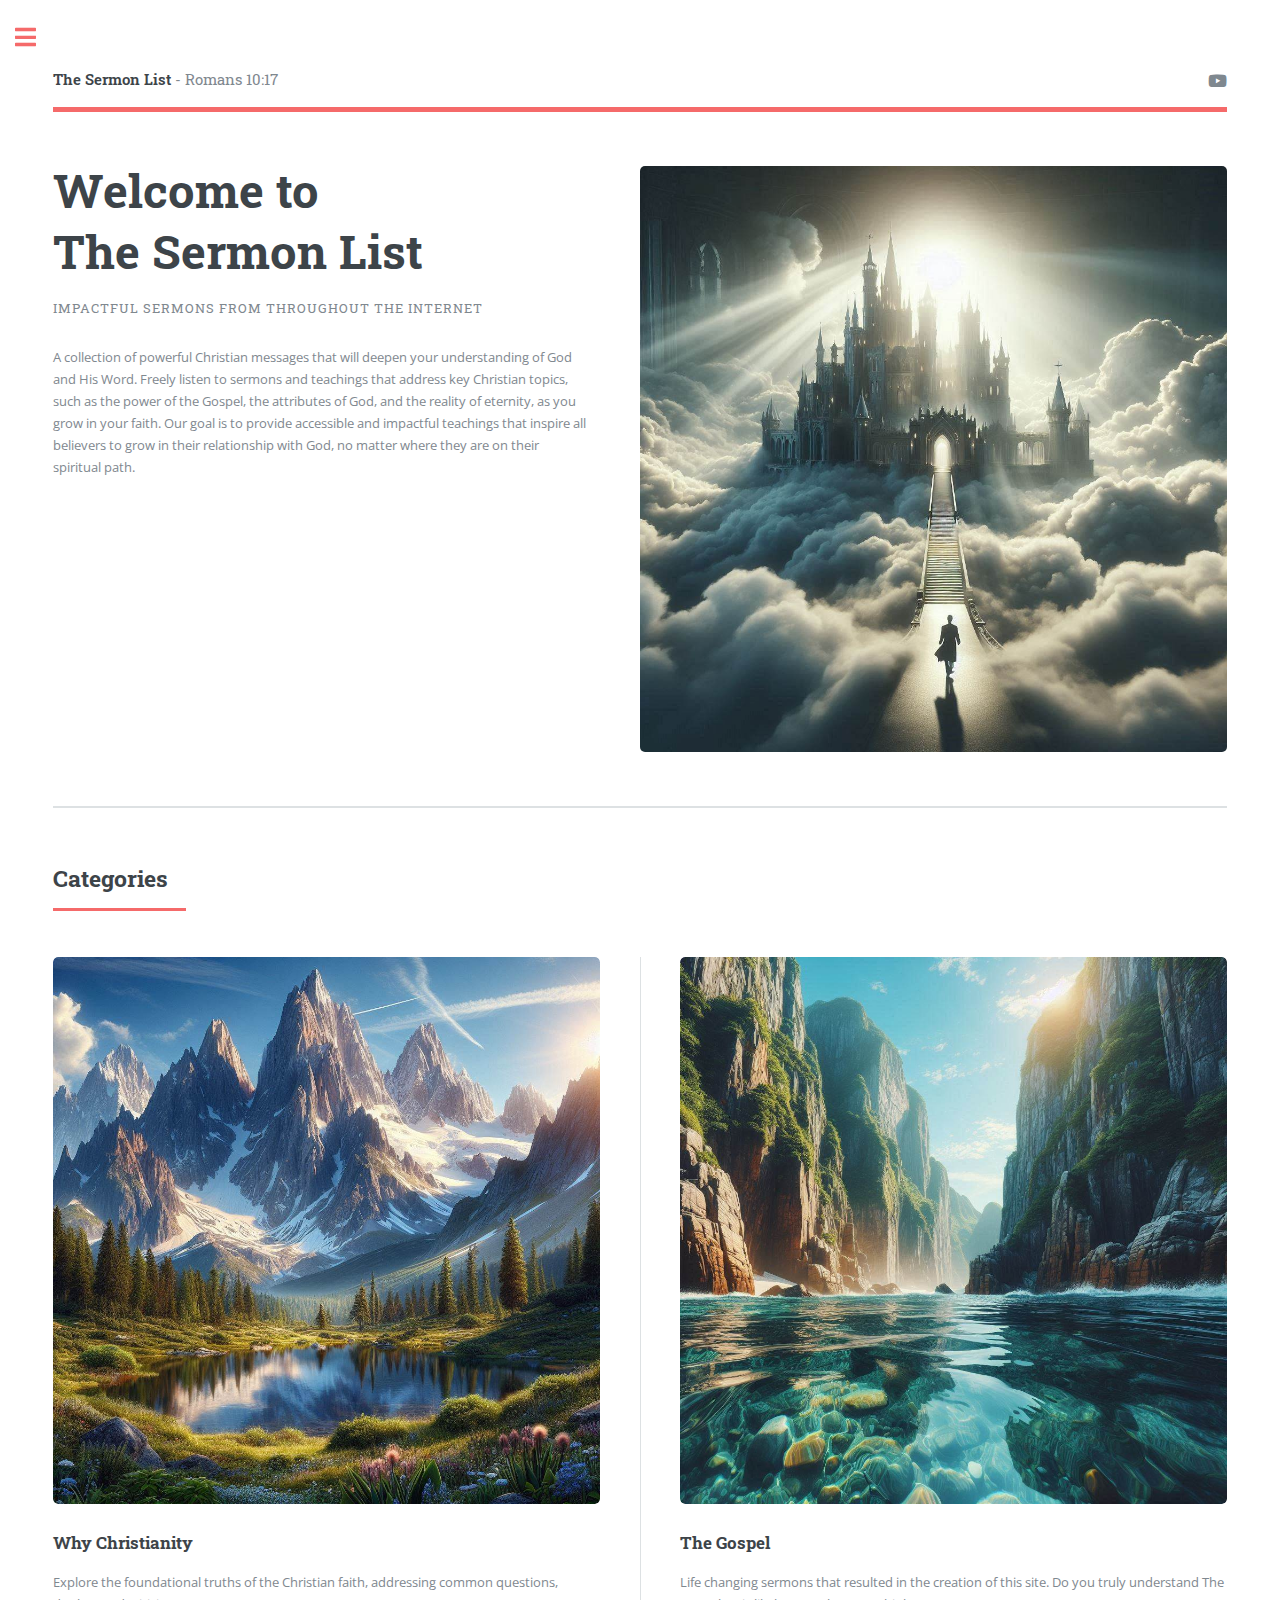
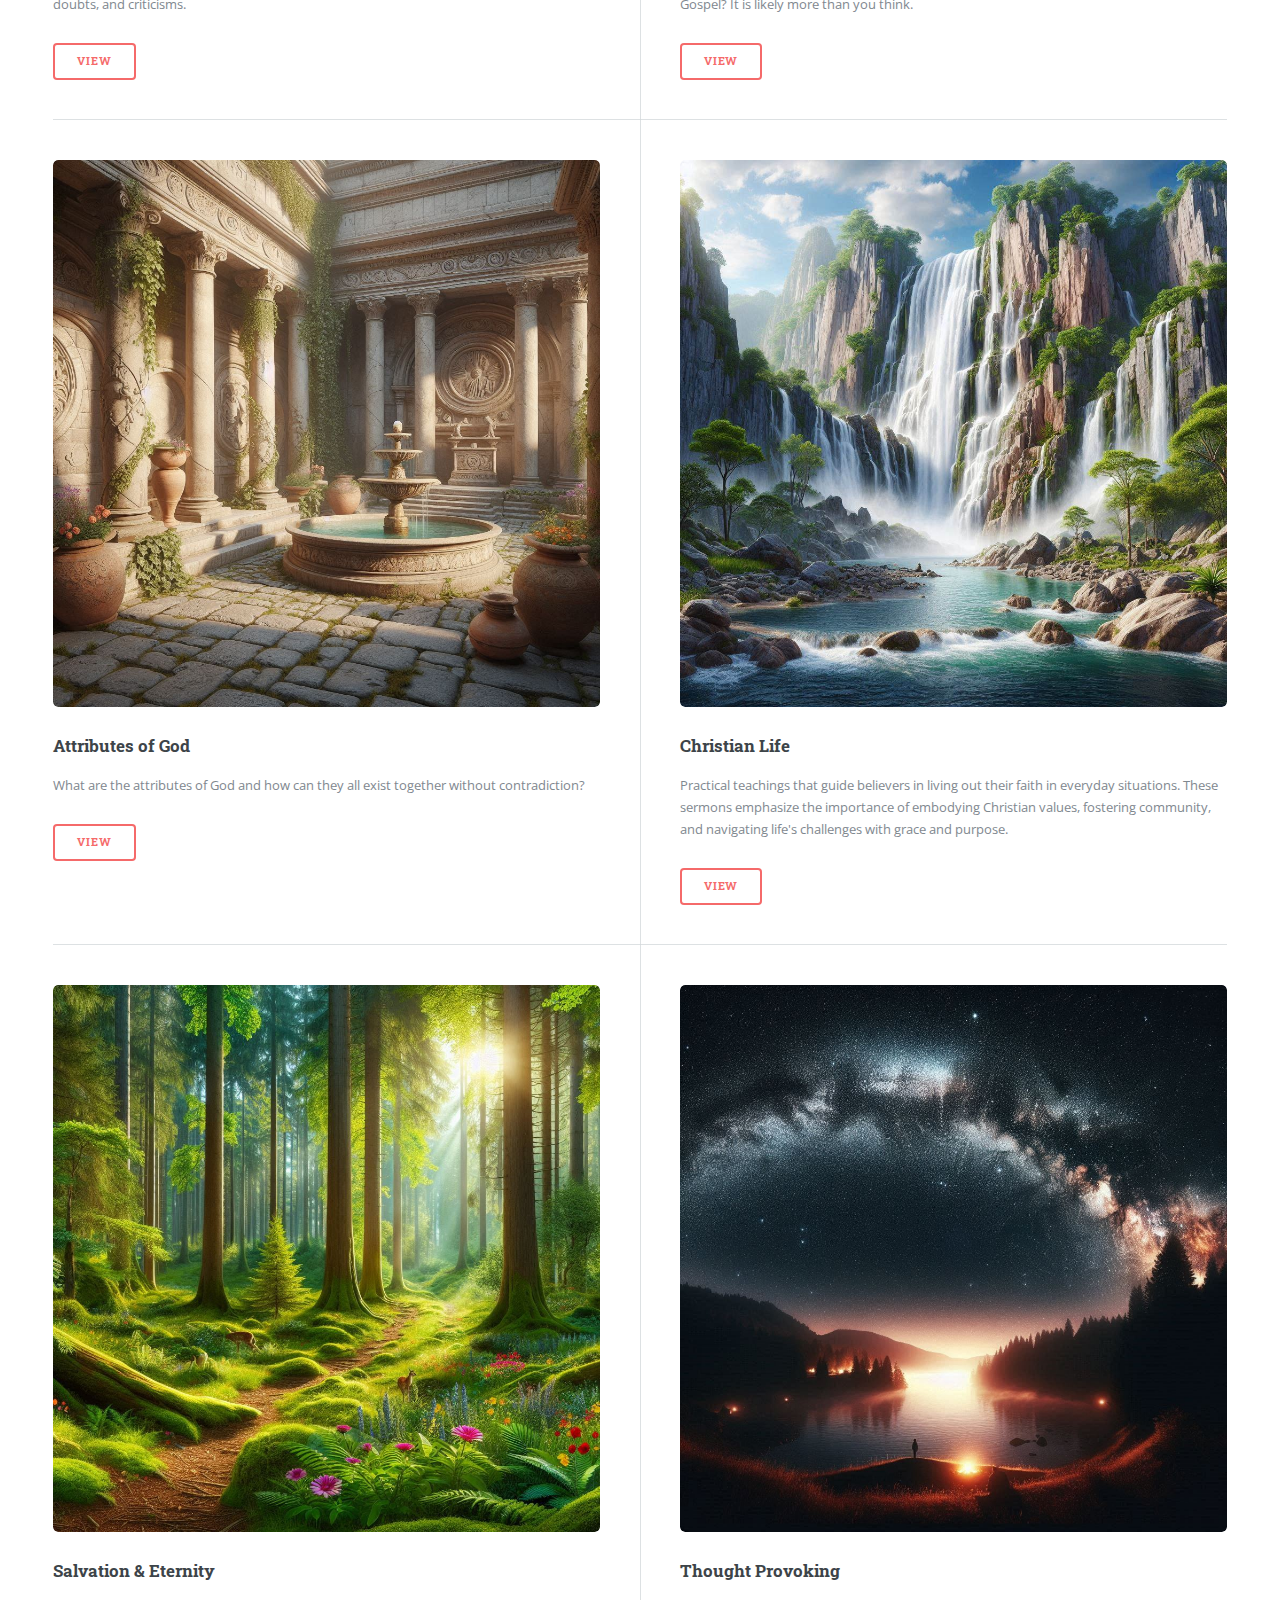
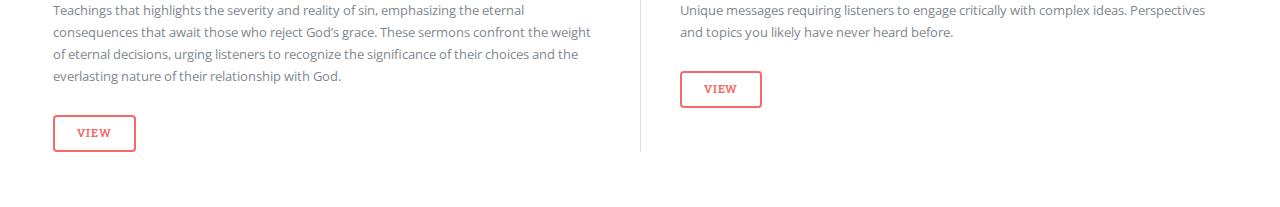
==== commit 9788ab71: "Add files via upload" ====
--- a/index.html
+++ b/index.html
@@ -36,8 +36,8 @@
 												The Sermon List</h1>
 											<p>Impactful sermons from throughout the internet</p>
 										</header>
-										<p>A collection of powerful Christian messages that will deepen your understanding of God's word. 
-											Discover sermons that address key Christian topics, such as the power of the Gospel, the attributes of God, and the reality of eternity, as you grow in your faith.
+										<p>A collection of powerful Christian messages that will deepen your understanding of God and His Word. 
+											Freely listen to sermons and teachings that address key Christian topics, such as the power of the Gospel, the attributes of God, and the reality of eternity, as you grow in your faith.
 											Our goal is to provide accessible and impactful teachings that inspire all believers to grow in their relationship with God, no matter where they are on their spiritual path.
 											</p>
 										<!--
@@ -96,53 +96,53 @@
 									</header>
 									<div class="posts">
 										<article>
-											<a href="pages/why_christianity.html" class="image"><img src="images/pic01.jpg" alt="" /></a>
+											<a href="why_christianity.html" class="image"><img src="images/pic01.jpg" alt="" /></a>
 											<h3>Why Christianity</h3>
 											<p>Explore the foundational truths of the Christian faith, addressing common questions, doubts, and criticisms.</p>
 											<ul class="actions">
-												<li><a href="pages/why_christianity.html" class="button">View</a></li>
-											</ul>
-										</article>
-										<article>
-											<a href="#" class="image"><img src="images/pic02.jpg" alt="" /></a>
+												<li><a href="why_christianity.html" class="button">View</a></li>
+											</ul>
+										</article>
+										<article>
+											<a href="the_gospel.html" class="image"><img src="images/pic02.jpg" alt="" /></a>
 											<h3>The Gospel</h3>
 											<p>Life changing sermons that resulted in the creation of this site.  Do you truly understand The Gospel?  It is likely more than you think.</p>
 											<ul class="actions">
-												<li><a href="#" class="button">View</a></li>
-											</ul>
-										</article>
-										<article>
-											<a href="#" class="image"><img src="images/pic03.jpg" alt="" /></a>
+												<li><a href="the_gospel.html" class="button">View</a></li>
+											</ul>
+										</article>
+										<article>
+											<a href="attributes_of_god.html" class="image"><img src="images/pic03.jpg" alt="" /></a>
 											<h3>Attributes of God</h3>
 											<p>What are the attributes of God and how can they all exist together without contradiction?</p>
 											<ul class="actions">
-												<li><a href="#" class="button">View</a></li>
-											</ul>
-										</article>
-										<article>
-											<a href="#" class="image"><img src="images/pic04.jpg" alt="" /></a>
+												<li><a href="attributes_of_god.html" class="button">View</a></li>
+											</ul>
+										</article>
+										<article>
+											<a href="christian_life.html" class="image"><img src="images/pic04.jpg" alt="" /></a>
 											<h3>Christian Life</h3>
 											<p>Practical teachings that guide believers in living out their faith in everyday situations. 
 												These sermons emphasize the importance of embodying Christian values, fostering community, and navigating life's challenges with grace and purpose.</p>
 											<ul class="actions">
-												<li><a href="#" class="button">View</a></li>
-											</ul>
-										</article>
-										<article>
-											<a href="#" class="image"><img src="images/pic05.jpg" alt="" /></a>
+												<li><a href="christian_life.html" class="button">View</a></li>
+											</ul>
+										</article>
+										<article>
+											<a href="salvation_eternity.html" class="image"><img src="images/pic05.jpg" alt="" /></a>
 											<h3>Salvation & Eternity</h3>
 											<p>Teachings that highlights the severity and reality of sin, emphasizing the eternal consequences that await those who reject God’s grace. 
 												These sermons confront the weight of eternal decisions, urging listeners to recognize the significance of their choices and the everlasting nature of their relationship with God.</p>
 											<ul class="actions">
-												<li><a href="#" class="button">View</a></li>
-											</ul>
-										</article>
-										<article>
-											<a href="#" class="image"><img src="images/pic06.jpg" alt="" /></a>
+												<li><a href="salvation_eternity.html" class="button">View</a></li>
+											</ul>
+										</article>
+										<article>
+											<a href="thought_provoking.html" class="image"><img src="images/pic06.jpg" alt="" /></a>
 											<h3>Thought Provoking</h3>
 											<p>Unique messages requiring listeners to engage critically with complex ideas.  Perspectives and topics you likely have never heard before.</p>
 											<ul class="actions">
-												<li><a href="#" class="button">View</a></li>
+												<li><a href="thought_provoking.html" class="button">View</a></li>
 											</ul>
 										</article>
 									</div>
@@ -171,12 +171,12 @@
 									</header>
 									<ul>
 										<li><a href="index.html">Homepage</a></li>
-										<li><a href="pages/why_christianity.html.html">Why Christianity</a></li>
-										<li><a href="pages/the_gospel.html">The Gospel</a></li>
-										<li><a href="pages/attributes_of_god.html">Attributes of God</a></li>
-										<li><a href="pages/christian_life.html">Christian Life</a></li>
-										<li><a href="pages/salvation_eternity.html">Salvation & Eternity</a></li>
-										<li><a href="pages/thought_provoking.html">Thought Provoking</a></li>
+										<li><a href="why_christianity.html">Why Christianity</a></li>
+										<li><a href="the_gospel.html">The Gospel</a></li>
+										<li><a href="attributes_of_god.html">Attributes of God</a></li>
+										<li><a href="christian_life.html">Christian Life</a></li>
+										<li><a href="salvation_eternity.html">Salvation & Eternity</a></li>
+										<li><a href="thought_provoking.html">Thought Provoking</a></li>
 										<!--
 										<li>
 											<span class="opener">Submenu</span>
--- a/assets/css/main.css
+++ b/assets/css/main.css
@@ -1,9 +1,9 @@
 @import url(fontawesome-all.min.css);
 @import url("https://fonts.googleapis.com/css?family=Open+Sans:400,600,400italic,600italic|Roboto+Slab:400,700");
-/*
-	Editorial by HTML5 UP
-	html5up.net | @ajlkn
-	Free for personal and commercial use under the CCA 3.0 license (html5up.net/license)
+/*
+	Editorial by HTML5 UP
+	html5up.net | @ajlkn
+	Free for personal and commercial use under the CCA 3.0 license (html5up.net/license)
 */
 html, body, div, span, applet, object,
 iframe, h1, h2, h3, h4, h5, h6, p, blockquote,
@@ -331,7 +331,7 @@
     margin-top: 0;
     margin-left: -1.5em; }
     .row > * {
-      padding: 0 0 0 1.5em; }
+      padding: 0 0 1.5em; }
     .row.gtr-uniform {
       margin-top: -1.5em; }
       .row.gtr-uniform > * {
@@ -457,7 +457,7 @@
         margin-top: 0;
         margin-left: -1.5em; }
         .row > * {
-          padding: 0 0 0 1.5em; }
+          padding: 0 0 1.5em; }
         .row.gtr-uniform {
           margin-top: -1.5em; }
           .row.gtr-uniform > * {
@@ -583,7 +583,7 @@
         margin-top: 0;
         margin-left: -1.5em; }
         .row > * {
-          padding: 0 0 0 1.5em; }
+          padding: 0 0 1.5em; }
         .row.gtr-uniform {
           margin-top: -1.5em; }
           .row.gtr-uniform > * {
@@ -709,7 +709,7 @@
         margin-top: 0;
         margin-left: -1.5em; }
         .row > * {
-          padding: 0 0 0 1.5em; }
+          padding: 0 0 1.5em; }
         .row.gtr-uniform {
           margin-top: -1.5em; }
           .row.gtr-uniform > * {
@@ -835,7 +835,7 @@
         margin-top: 0;
         margin-left: -1.5em; }
         .row > * {
-          padding: 0 0 0 1.5em; }
+          padding: 0 0 1.5em; }
         .row.gtr-uniform {
           margin-top: -1.5em; }
           .row.gtr-uniform > * {
@@ -961,7 +961,7 @@
         margin-top: 0;
         margin-left: -1.5em; }
         .row > * {
-          padding: 0 0 0 1.5em; }
+          padding: 0 0 1.5em; }
         .row.gtr-uniform {
           margin-top: -1.5em; }
           .row.gtr-uniform > * {
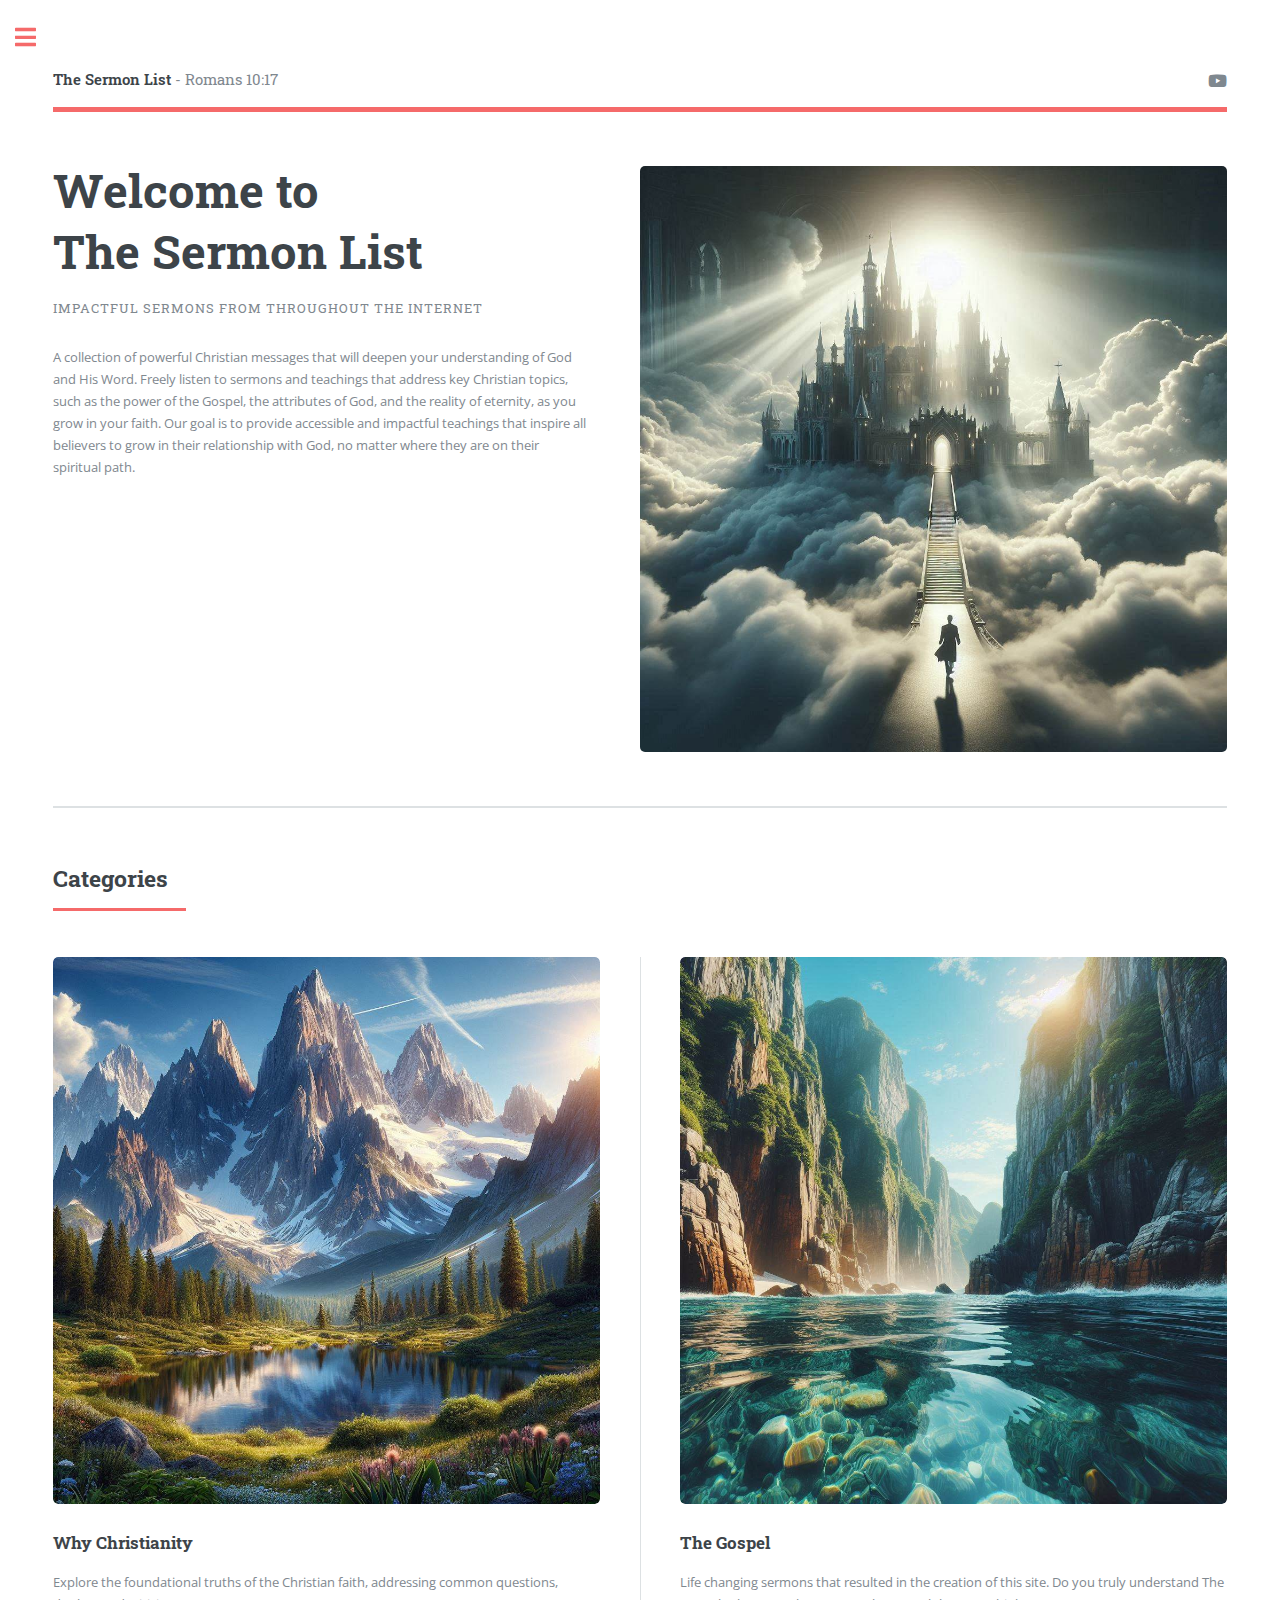
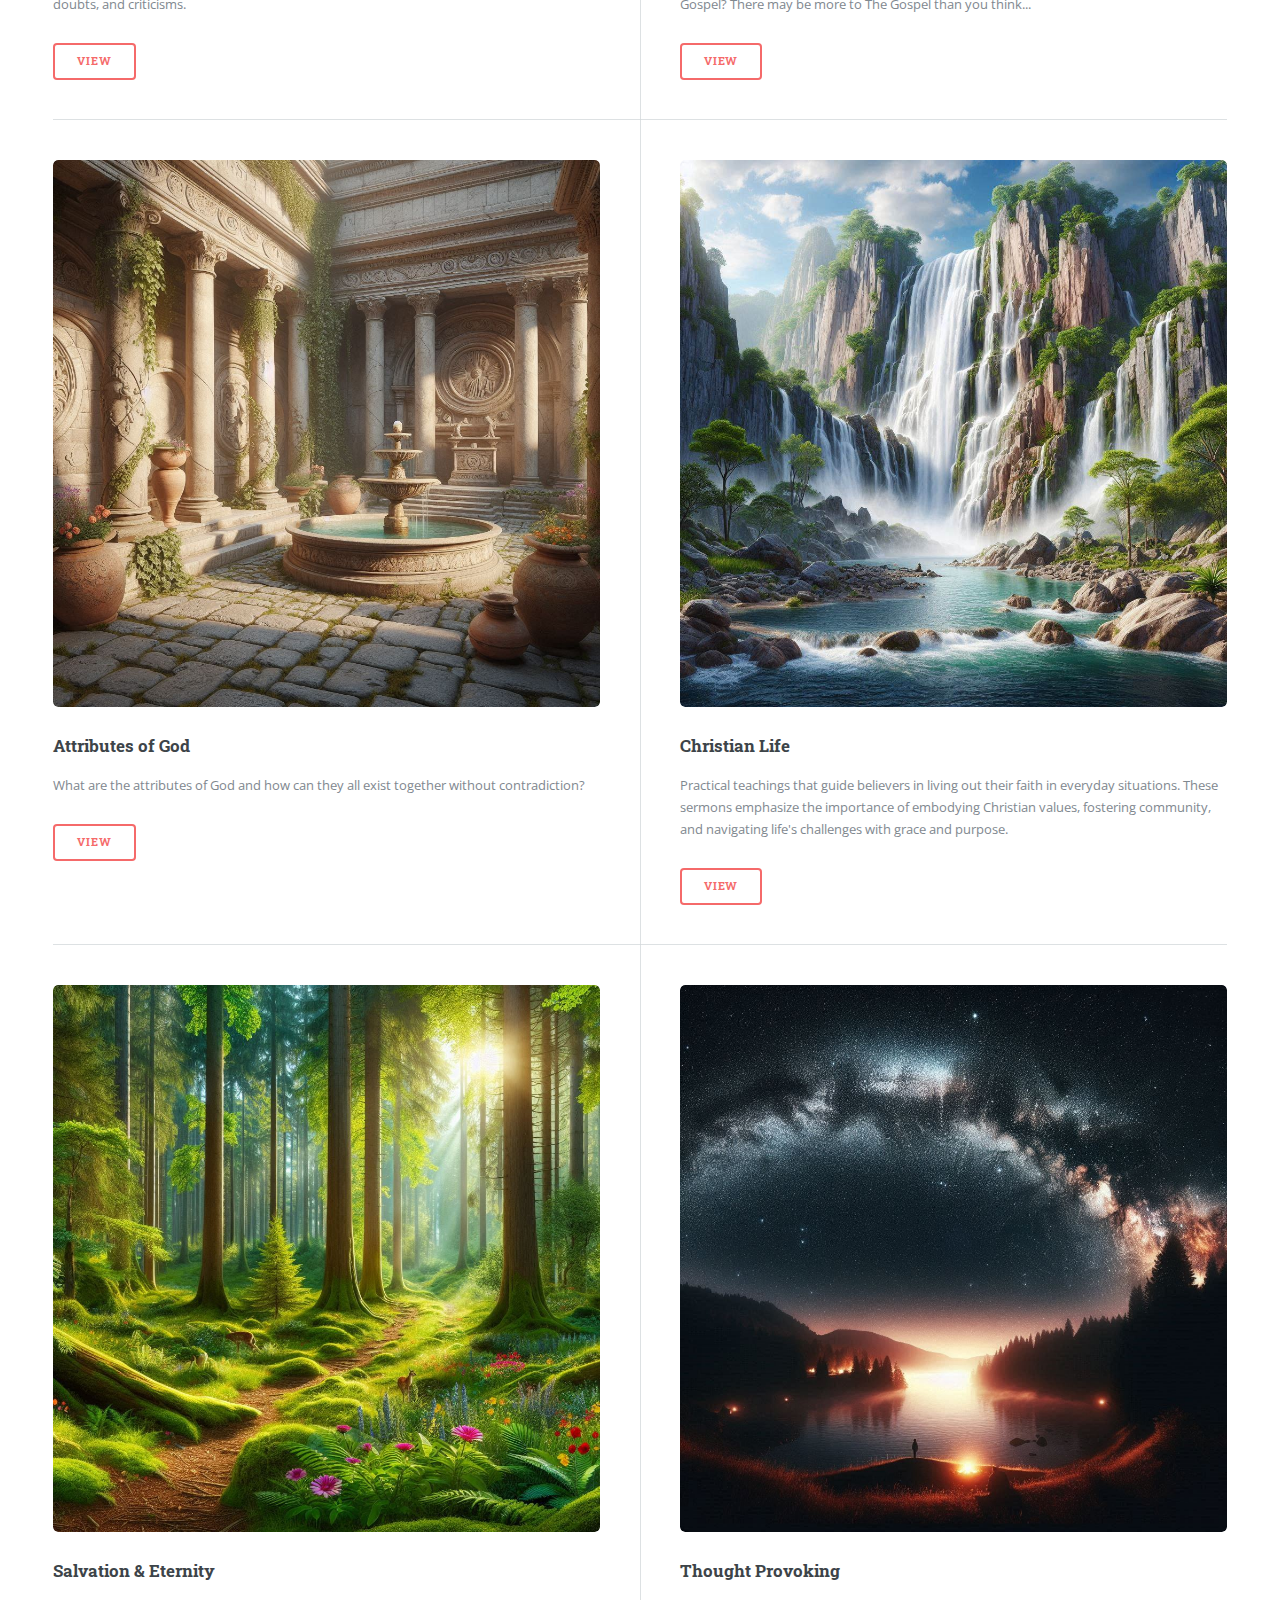
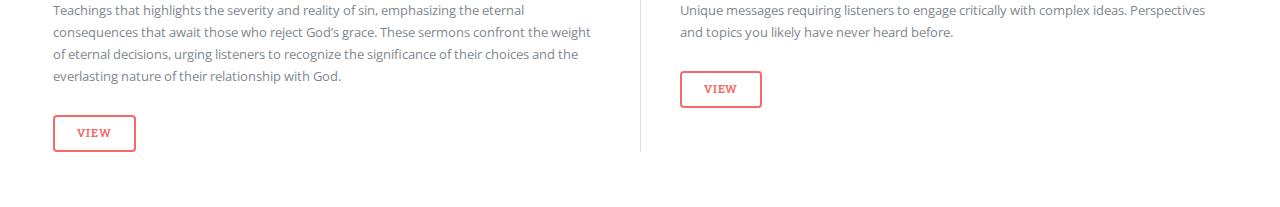
==== commit 7596cc4a: "Add files via upload" ====
--- a/index.html
+++ b/index.html
@@ -106,7 +106,7 @@
 										<article>
 											<a href="the_gospel.html" class="image"><img src="images/pic02.jpg" alt="" /></a>
 											<h3>The Gospel</h3>
-											<p>Life changing sermons that resulted in the creation of this site.  Do you truly understand The Gospel?  It is likely more than you think.</p>
+											<p>Life changing sermons that resulted in the creation of this site.  Do you truly understand The Gospel?  There may be more to The Gospel than you think...</p>
 											<ul class="actions">
 												<li><a href="the_gospel.html" class="button">View</a></li>
 											</ul>
@@ -155,102 +155,37 @@
 					<div id="sidebar">
 						<div class="inner">
 
-							<!-- Search -->
-							<!--
-								<section id="search" class="alt">
-									<form method="post" action="#">
-										<input type="text" name="query" id="query" placeholder="Search" />
-									</form>
-								</section>
-							-->
-
-							<!-- Menu -->
+							<nav id="menu">
+								<header class="major">
+									<h2>Menu</h2>
+								</header>
+								<ul>
+									<li><a href="index.html">Homepage</a></li>
+									<li><a href="why_christianity.html">Why Christianity</a></li>
+									<li><a href="the_gospel.html">The Gospel</a></li>
+									<li><a href="attributes_of_god.html">Attributes of God</a></li>
+									<li><a href="christian_life.html">Christian Life</a></li>
+									<li><a href="salvation_eternity.html">Salvation & Eternity</a></li>
+									<li><a href="thought_provoking.html">Thought Provoking</a></li>
+								</ul>
+							</nav>
+
+							<section>
+								<header class="major">
+									<h2>Information</h2>
+								</header>
 								<nav id="menu">
-									<header class="major">
-										<h2>Menu</h2>
-									</header>
 									<ul>
-										<li><a href="index.html">Homepage</a></li>
-										<li><a href="why_christianity.html">Why Christianity</a></li>
-										<li><a href="the_gospel.html">The Gospel</a></li>
-										<li><a href="attributes_of_god.html">Attributes of God</a></li>
-										<li><a href="christian_life.html">Christian Life</a></li>
-										<li><a href="salvation_eternity.html">Salvation & Eternity</a></li>
-										<li><a href="thought_provoking.html">Thought Provoking</a></li>
-										<!--
-										<li>
-											<span class="opener">Submenu</span>
-											<ul>
-												<li><a href="#">Lorem Dolor</a></li>
-												<li><a href="#">Ipsum Adipiscing</a></li>
-												<li><a href="#">Tempus Magna</a></li>
-												<li><a href="#">Feugiat Veroeros</a></li>
-											</ul>
-										</li>
-										<li><a href="#">Etiam Dolore</a></li>
-										<li><a href="#">Adipiscing</a></li>
-										<li>
-											<span class="opener">Another Submenu</span>
-											<ul>
-												<li><a href="#">Lorem Dolor</a></li>
-												<li><a href="#">Ipsum Adipiscing</a></li>
-												<li><a href="#">Tempus Magna</a></li>
-												<li><a href="#">Feugiat Veroeros</a></li>
-											</ul>
-										</li>
-										<li><a href="#">Maximus Erat</a></li>
-										<li><a href="#">Sapien Mauris</a></li>
-										<li><a href="#">Amet Lacinia</a></li>
-										-->
+										<li><a href="teachers.html">Teachers</a></li>
+										<li><a href="how_to_listen.html">How To Listen</a></li>
 									</ul>
 								</nav>
-
-							<!-- Section -->
-							 <!--
-								<section>
-									<header class="major">
-										<h2>Ante interdum</h2>
-									</header>
-									<div class="mini-posts">
-										<article>
-											<a href="#" class="image"><img src="images/pic07.jpg" alt="" /></a>
-											<p>Aenean ornare velit lacus, ac varius enim lorem ullamcorper dolore aliquam.</p>
-										</article>
-										<article>
-											<a href="#" class="image"><img src="images/pic08.jpg" alt="" /></a>
-											<p>Aenean ornare velit lacus, ac varius enim lorem ullamcorper dolore aliquam.</p>
-										</article>
-										<article>
-											<a href="#" class="image"><img src="images/pic09.jpg" alt="" /></a>
-											<p>Aenean ornare velit lacus, ac varius enim lorem ullamcorper dolore aliquam.</p>
-										</article>
-									</div>
-									<ul class="actions">
-										<li><a href="#" class="button">More</a></li>
-									</ul>
-								</section>
-								-->
-
-							<!-- Section -->
-							<!--
-								<section>
-									<header class="major">
-										<h2>Get in touch</h2>
-									</header>
-									<p>Sed varius enim lorem ullamcorper dolore aliquam aenean ornare velit lacus, ac varius enim lorem ullamcorper dolore. Proin sed aliquam facilisis ante interdum. Sed nulla amet lorem feugiat tempus aliquam.</p>
-									<ul class="contact">
-										<li class="icon solid fa-envelope"><a href="#">information@untitled.tld</a></li>
-										<li class="icon solid fa-phone">(000) 000-0000</li>
-										<li class="icon solid fa-home">1234 Somewhere Road #8254<br />
-										Nashville, TN 00000-0000</li>
-									</ul>
-								</section>
-							-->
-							<!-- Footer -->
-								<footer id="footer">
-									<p class="copyright">&copy; The Sermon List. All rights reserved.
-									<br />Design: <a href="https://html5up.net">HTML5 UP</a>.</p>
-								</footer>
+							</section>
+
+							<footer id="footer">
+								<p class="copyright">&copy; The Sermon List. All rights reserved.
+								<br />Design: <a href="https://html5up.net">HTML5 UP</a>.</p>
+							</footer>
 
 						</div>
 					</div>
